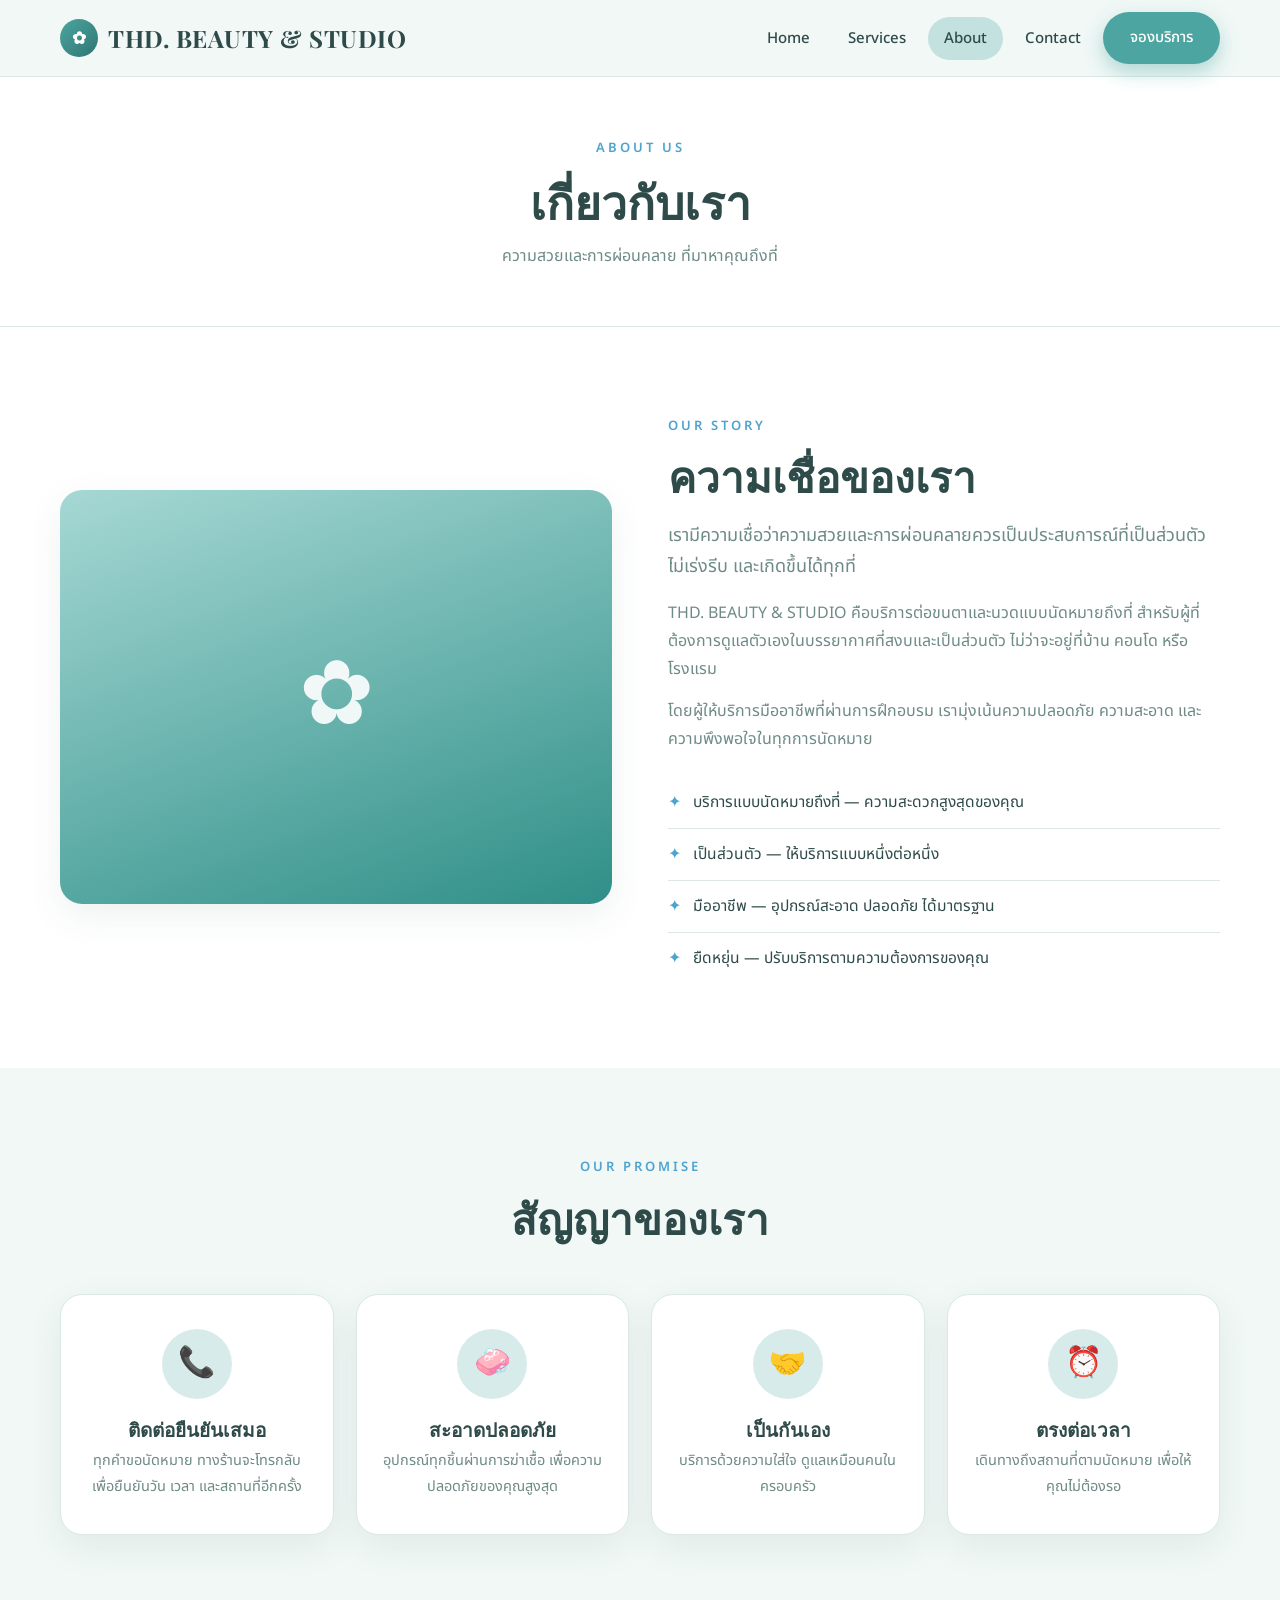
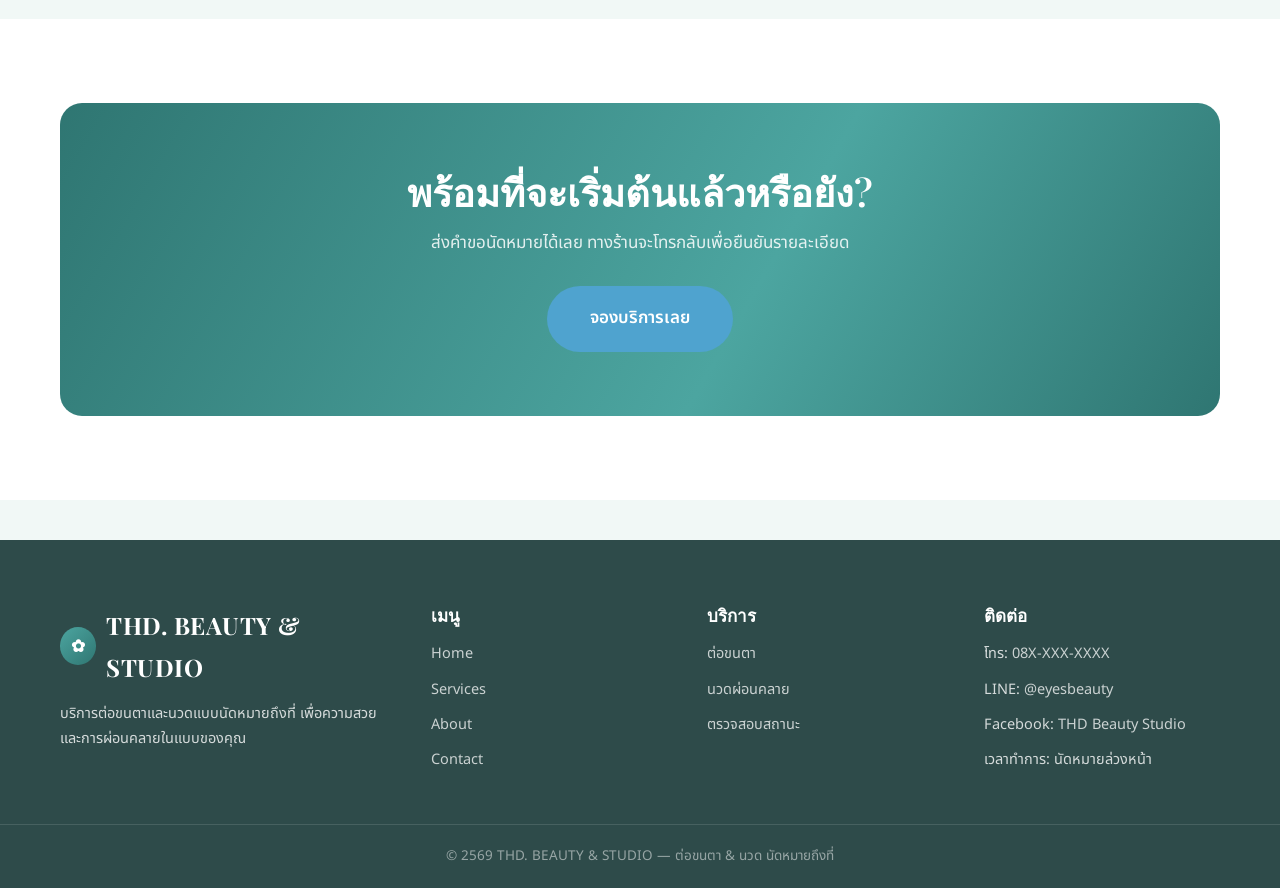
==== about.html @ e22b2aac "Initial commit: THD BEAUTY & STUDIO booking site" ====
<!DOCTYPE html>
<html lang="th">
<head>
<meta charset="UTF-8" />
<meta name="viewport" content="width=device-width, initial-scale=1.0" />
<title>เกี่ยวกับเรา | THD. BEAUTY &amp; STUDIO</title>
<meta name="description" content="รู้จักร้าน THD. BEAUTY & STUDIO บริการต่อขนตาและนวดแบบนัดหมายถึงที่ โดยผู้ให้บริการมืออาชีพ" />
<meta name="robots" content="index, follow" />
<link rel="icon" href="data:image/svg+xml,<svg xmlns='http://www.w3.org/2000/svg' viewBox='0 0 100 100'><circle cx='50' cy='50' r='48' fill='%234CA5A0'/><text x='50' y='66' font-size='52' text-anchor='middle'>✿</text></svg>" />
<link rel="preconnect" href="https://fonts.googleapis.com" />
<link rel="preconnect" href="https://fonts.gstatic.com" crossorigin />
<link href="https://fonts.googleapis.com/css2?family=Playfair+Display:ital,wght@0,500;0,600;0,700;1,500&family=Noto+Sans+Thai:wght@300;400;500;600;700&display=swap" rel="stylesheet" />
<link rel="stylesheet" href="css/style.css" />
</head>
<body>

<header class="header">
  <div class="container nav">
    <a href="index.html" class="logo"><span class="logo-mark">✿</span><span>THD. BEAUTY &amp; STUDIO</span></a>
    <nav>
      <ul class="nav-links" id="navLinks">
        <li><a href="index.html">Home</a></li>
        <li><a href="services.html">Services</a></li>
        <li><a href="about.html" class="active">About</a></li>
        <li><a href="contact.html">Contact</a></li>
        <li><a href="booking.html" class="btn btn-primary">จองบริการ</a></li>
      </ul>
    </nav>
    <button class="nav-toggle" id="navToggle" aria-label="เมนู">☰</button>
  </div>
</header>

<section class="page-head">
  <div class="container">
    <span class="eyebrow">About Us</span>
    <h1>เกี่ยวกับเรา</h1>
    <p>ความสวยและการผ่อนคลาย ที่มาหาคุณถึงที่</p>
  </div>
</section>

<section class="section section--white">
  <div class="container about-grid">
    <div class="about-visual">✿</div>
    <div>
      <span class="eyebrow">Our Story</span>
      <h2 class="section-title">ความเชื่อของเรา</h2>
      <p class="lead" style="margin-bottom:16px;">เรามีความเชื่อว่าความสวยและการผ่อนคลายควรเป็นประสบการณ์ที่เป็นส่วนตัว ไม่เร่งรีบ และเกิดขึ้นได้ทุกที่</p>
      <p style="color:var(--muted); margin-bottom:14px;">THD. BEAUTY &amp; STUDIO คือบริการต่อขนตาและนวดแบบนัดหมายถึงที่ สำหรับผู้ที่ต้องการดูแลตัวเองในบรรยากาศที่สงบและเป็นส่วนตัว ไม่ว่าจะอยู่ที่บ้าน คอนโด หรือโรงแรม</p>
      <p style="color:var(--muted);">โดยผู้ให้บริการมืออาชีพที่ผ่านการฝึกอบรม เรามุ่งเน้นความปลอดภัย ความสะอาด และความพึงพอใจในทุกการนัดหมาย</p>
      <ul class="value-list">
        <li><span class="icon">✦</span> บริการแบบนัดหมายถึงที่ — ความสะดวกสูงสุดของคุณ</li>
        <li><span class="icon">✦</span> เป็นส่วนตัว — ให้บริการแบบหนึ่งต่อหนึ่ง</li>
        <li><span class="icon">✦</span> มืออาชีพ — อุปกรณ์สะอาด ปลอดภัย ได้มาตรฐาน</li>
        <li><span class="icon">✦</span> ยืดหยุ่น — ปรับบริการตามความต้องการของคุณ</li>
      </ul>
    </div>
  </div>
</section>

<section class="section">
  <div class="container">
    <div style="text-align:center;">
      <span class="eyebrow">Our Promise</span>
      <h2 class="section-title">สัญญาของเรา</h2>
    </div>
    <div class="features-grid">
      <div class="card feature">
        <div class="feature-icon">📞</div>
        <h3>ติดต่อยืนยันเสมอ</h3>
        <p>ทุกคำขอนัดหมาย ทางร้านจะโทรกลับเพื่อยืนยันวัน เวลา และสถานที่อีกครั้ง</p>
      </div>
      <div class="card feature">
        <div class="feature-icon">🧼</div>
        <h3>สะอาดปลอดภัย</h3>
        <p>อุปกรณ์ทุกชิ้นผ่านการฆ่าเชื้อ เพื่อความปลอดภัยของคุณสูงสุด</p>
      </div>
      <div class="card feature">
        <div class="feature-icon">🤝</div>
        <h3>เป็นกันเอง</h3>
        <p>บริการด้วยความใส่ใจ ดูแลเหมือนคนในครอบครัว</p>
      </div>
      <div class="card feature">
        <div class="feature-icon">⏰</div>
        <h3>ตรงต่อเวลา</h3>
        <p>เดินทางถึงสถานที่ตามนัดหมาย เพื่อให้คุณไม่ต้องรอ</p>
      </div>
    </div>
  </div>
</section>

<section class="section section--white">
  <div class="container">
    <div class="cta">
      <h2>พร้อมที่จะเริ่มต้นแล้วหรือยัง?</h2>
      <p>ส่งคำขอนัดหมายได้เลย ทางร้านจะโทรกลับเพื่อยืนยันรายละเอียด</p>
      <a href="booking.html" class="btn btn-gold btn-lg">จองบริการเลย</a>
    </div>
  </div>
</section>

<footer class="footer">
  <div class="container footer-grid">
    <div>
      <a href="index.html" class="logo"><span class="logo-mark">✿</span><span>THD. BEAUTY &amp; STUDIO</span></a>
      <p style="margin-top:14px; font-size:14.5px;">บริการต่อขนตาและนวดแบบนัดหมายถึงที่ เพื่อความสวยและการผ่อนคลายในแบบของคุณ</p>
    </div>
    <div>
      <h4>เมนู</h4>
      <ul>
        <li><a href="index.html">Home</a></li>
        <li><a href="services.html">Services</a></li>
        <li><a href="about.html">About</a></li>
        <li><a href="contact.html">Contact</a></li>
      </ul>
    </div>
    <div>
      <h4>บริการ</h4>
      <ul>
        <li><a href="services.html">ต่อขนตา</a></li>
        <li><a href="services.html">นวดผ่อนคลาย</a></li>
        <li><a href="status.html">ตรวจสอบสถานะ</a></li>
      </ul>
    </div>
    <div>
      <h4>ติดต่อ</h4>
      <ul>
        <li>โทร: <a href="tel:08X-XXX-XXXX">08X-XXX-XXXX</a></li>
        <li>LINE: <a href="https://line.me/R/ti/p/@eyesbeauty" target="_blank" rel="noopener">@eyesbeauty</a></li>
        <li>Facebook: <a href="https://www.facebook.com/people/THD-Beauty-Studio/61593494246633/" target="_blank" rel="noopener">THD Beauty Studio</a></li>
        <li>เวลาทำการ: นัดหมายล่วงหน้า</li>
      </ul>
    </div>
  </div>
  <div class="footer-bottom">
    <div class="container">© <span class="year"></span> THD. BEAUTY &amp; STUDIO — ต่อขนตา &amp; นวด นัดหมายถึงที่</div>
  </div>
</footer>

<script src="js/config.js"></script>
<script src="js/main.js"></script>
</body>
</html>
---- css/style.css ----
:root {
  --sage: #4CA5A0;
  --sage-dark: #3E8F8A;
  --sage-deep: #2F7672;
  --cream: #F1F8F6;
  --white: #FFFFFF;
  --dark: #2E4B4A;
  --gold: #4FA3CF;
  --gold-light: #A6D6EC;
  --muted: #6E8B87;
  --border: #DBE8E5;
  --shadow: 0 12px 36px rgba(46, 75, 74, 0.08);
  --shadow-hover: 0 18px 48px rgba(46, 75, 74, 0.14);
  --radius: 22px;
  --radius-sm: 14px;
  --font-head: 'Playfair Display', 'Noto Serif Thai', serif;
  --font-body: 'Noto Sans Thai', 'Prompt', -apple-system, sans-serif;
  --transition: 0.25s ease;
}

* { box-sizing: border-box; margin: 0; padding: 0; }

html { scroll-behavior: smooth; }

body {
  font-family: var(--font-body);
  background: var(--cream);
  color: var(--dark);
  line-height: 1.75;
  font-size: 16px;
  -webkit-font-smoothing: antialiased;
}

img { max-width: 100%; display: block; }
a { color: var(--dark); text-decoration: none; }
button { font-family: var(--font-body); cursor: pointer; }

.container {
  width: min(1160px, 92%);
  margin-inline: auto;
}

/* ---------- Typography ---------- */
h1, h2, h3, h4 {
  font-family: var(--font-head);
  line-height: 1.3;
  font-weight: 600;
  color: var(--dark);
}

.section { padding: 84px 0; }
.section--white { background: var(--white); }

.eyebrow {
  display: inline-block;
  color: var(--gold);
  font-size: 13px;
  letter-spacing: 3px;
  text-transform: uppercase;
  font-weight: 600;
  margin-bottom: 12px;
}

.section-title {
  font-size: clamp(28px, 4vw, 42px);
  margin-bottom: 16px;
}

.section-sub {
  color: var(--muted);
  max-width: 640px;
  font-size: 16.5px;
}

.lead { font-size: 18px; color: var(--muted); }

/* ---------- Buttons ---------- */
.btn {
  display: inline-flex;
  align-items: center;
  justify-content: center;
  gap: 10px;
  padding: 15px 34px;
  border-radius: 50px;
  border: 1.5px solid transparent;
  font-size: 16px;
  font-weight: 600;
  transition: var(--transition);
  white-space: nowrap;
}

.btn-primary {
  background: var(--sage);
  color: #fff;
  box-shadow: 0 8px 20px rgba(76, 165, 160, 0.4);
}
.btn-primary:hover { background: var(--sage-deep); transform: translateY(-2px); }

.btn-dark {
  background: var(--dark);
  color: #fff;
}
.btn-dark:hover { background: #243B39; transform: translateY(-2px); }

.btn-outline {
  background: transparent;
  color: var(--dark);
  border-color: var(--dark);
}
.btn-outline:hover { background: var(--dark); color: #fff; }

.btn-gold {
  background: var(--gold);
  color: #fff;
}
.btn-gold:hover { background: #3D86AE; transform: translateY(-2px); }

.btn-lg { padding: 17px 42px; font-size: 17px; }
.btn-block { width: 100%; }

/* ---------- Header / Nav ---------- */
.header {
  position: sticky;
  top: 0;
  z-index: 100;
  background: rgba(241, 248, 246, 0.88);
  backdrop-filter: blur(12px);
  border-bottom: 1px solid var(--border);
}

.nav {
  display: flex;
  align-items: center;
  justify-content: space-between;
  height: 76px;
}

.logo {
  font-family: var(--font-head);
  font-size: 24px;
  font-weight: 700;
  color: var(--dark);
  display: flex;
  align-items: center;
  gap: 10px;
  letter-spacing: 0.5px;
}

.logo-mark {
  width: 38px;
  height: 38px;
  border-radius: 50%;
  background: linear-gradient(135deg, var(--sage), var(--sage-deep));
  display: grid;
  place-items: center;
  color: #fff;
  font-size: 17px;
}

.nav-links {
  display: flex;
  align-items: center;
  gap: 6px;
  list-style: none;
}

.nav-links a {
  padding: 10px 16px;
  border-radius: 40px;
  font-size: 15px;
  font-weight: 500;
  transition: var(--transition);
}

.nav-links a:hover { background: rgba(76, 165, 160, 0.18); color: var(--dark); }
.nav-links a.active { background: rgba(76, 165, 160, 0.28); color: var(--dark); }

.nav-links .btn { padding: 12px 26px; }

.nav-toggle {
  display: none;
  background: none;
  border: none;
  font-size: 26px;
  color: var(--dark);
}

/* ---------- Hero ---------- */
.hero {
  position: relative;
  background:
    radial-gradient(1200px 600px at 85% -10%, rgba(76, 165, 160, 0.35), transparent 60%),
    radial-gradient(900px 500px at -10% 110%, rgba(79, 163, 207, 0.16), transparent 55%),
    var(--cream);
  padding: 100px 0 60px;
  overflow: hidden;
}

.hero-grid {
  display: grid;
  grid-template-columns: 1.1fr 0.9fr;
  gap: 60px;
  align-items: center;
}

.hero-title {
  font-size: clamp(34px, 5.2vw, 58px);
  line-height: 1.18;
  margin: 14px 0 20px;
}

.hero-title em { font-style: italic; color: var(--sage-deep); }

.hero-text { font-size: 18px; color: var(--muted); margin-bottom: 34px; max-width: 520px; }

.hero-actions { display: flex; gap: 16px; flex-wrap: wrap; }

.hero-trust { display: flex; gap: 34px; margin-top: 44px; flex-wrap: wrap; }
.hero-trust-item { display: flex; align-items: center; gap: 12px; color: var(--muted); font-size: 14.5px; }
.hero-trust-item .icon { color: var(--gold); font-size: 20px; }

.hero-visual {
  position: relative;
  aspect-ratio: 4 / 5;
  border-radius: var(--radius);
  overflow: hidden;
  box-shadow: var(--shadow);
}

.hero-visual-img {
  width: 100%;
  height: 100%;
  object-fit: cover;
  background: linear-gradient(160deg, #A6D8D4, #5FB0AB 55%, #2F8F88);
}

.hero-badge {
  position: absolute;
  bottom: 22px;
  left: 22px;
  right: 22px;
  background: rgba(255, 255, 255, 0.92);
  backdrop-filter: blur(8px);
  border-radius: var(--radius-sm);
  padding: 16px 20px;
  display: flex;
  align-items: center;
  gap: 14px;
  box-shadow: var(--shadow);
}

.hero-badge-icon {
  width: 46px;
  height: 46px;
  border-radius: 50%;
  background: var(--sage);
  display: grid;
  place-items: center;
  color: #fff;
  font-size: 20px;
  flex-shrink: 0;
}

.hero-badge-text { font-size: 14.5px; color: var(--dark); }
.hero-badge-text strong { display: block; font-family: var(--font-head); font-size: 17px; }

/* ---------- Cards ---------- */
.card {
  background: var(--white);
  border: 1px solid var(--border);
  border-radius: var(--radius);
  box-shadow: var(--shadow);
  padding: 30px;
  transition: var(--transition);
}

.card:hover { transform: translateY(-6px); box-shadow: var(--shadow-hover); }

/* Service preview cards */
.service-cards { display: grid; grid-template-columns: repeat(auto-fit, minmax(300px, 1fr)); gap: 26px; }

.service-card { overflow: hidden; padding: 0; }
.service-card-img {
  height: 210px;
  position: relative;
  display: grid;
  place-items: center;
  color: #fff;
  font-size: 60px;
  background: linear-gradient(160deg, #A6D8D4, #2F8F88);
}
.service-card-img--gold { background: linear-gradient(160deg, #B4DCF2, #4FA3CF); }
.service-card-img .label {
  position: absolute;
  top: 16px;
  left: 16px;
  background: rgba(255, 255, 255, 0.92);
  color: var(--dark);
  font-size: 13px;
  font-weight: 600;
  padding: 6px 14px;
  border-radius: 30px;
  letter-spacing: 0.5px;
}
.service-card-body { padding: 26px 28px 30px; }
.service-card-body h3 { font-size: 22px; margin-bottom: 8px; }
.service-card-body p { color: var(--muted); font-size: 15px; margin-bottom: 16px; }
.price-tag { font-family: var(--font-head); font-size: 20px; color: var(--gold); font-weight: 700; }

/* ---------- Why Choose Us ---------- */
.features-grid { display: grid; grid-template-columns: repeat(auto-fit, minmax(240px, 1fr)); gap: 22px; margin-top: 48px; }

.feature { text-align: center; padding: 34px 22px; }
.feature-icon {
  width: 70px;
  height: 70px;
  margin: 0 auto 18px;
  border-radius: 50%;
  background: rgba(76, 165, 160, 0.22);
  display: grid;
  place-items: center;
  font-size: 30px;
}
.feature h3 { font-size: 19px; margin-bottom: 8px; }
.feature p { color: var(--muted); font-size: 14.5px; }

/* ---------- How it works / Steps ---------- */
.steps { display: grid; grid-template-columns: repeat(auto-fit, minmax(200px, 1fr)); gap: 20px; margin-top: 44px; counter-reset: step; }
.step { position: relative; padding: 30px 22px; }
.step::before {
  counter-increment: step;
  content: counter(step, decimal-leading-zero);
  font-family: var(--font-head);
  color: var(--gold);
  font-size: 30px;
  display: block;
  margin-bottom: 10px;
}
.step h3 { font-size: 18px; margin-bottom: 8px; }
.step p { color: var(--muted); font-size: 14.5px; }

/* ---------- CTA banner ---------- */
.cta {
  background: linear-gradient(120deg, var(--sage-deep), var(--sage) 60%, var(--sage-deep));
  border-radius: var(--radius);
  color: #fff;
  text-align: center;
  padding: 64px 30px;
}
.cta h2 { color: #fff; font-size: clamp(26px, 4vw, 38px); margin-bottom: 12px; }
.cta p { color: rgba(255, 255, 255, 0.85); margin-bottom: 28px; font-size: 17px; }

/* ---------- Footer ---------- */
.footer { background: var(--dark); color: rgba(255, 255, 255, 0.8); padding: 64px 0 0; margin-top: 40px; }
.footer-grid { display: grid; grid-template-columns: 1.4fr 1fr 1fr 1fr; gap: 40px; padding-bottom: 40px; }
.footer h4 { color: #fff; font-size: 17px; margin-bottom: 16px; }
.footer a { color: rgba(255, 255, 255, 0.75); }
.footer a:hover { color: var(--gold); }
.footer ul { list-style: none; }
.footer ul li { margin-bottom: 10px; font-size: 14.5px; }
.footer .logo { color: #fff; margin-bottom: 14px; }
.footer-bottom {
  border-top: 1px solid rgba(255, 255, 255, 0.12);
  padding: 20px 0;
  text-align: center;
  font-size: 13.5px;
  color: rgba(255, 255, 255, 0.5);
}

/* ---------- Page header ---------- */
.page-head { background: var(--white); border-bottom: 1px solid var(--border); padding: 56px 0; text-align: center; }
.page-head h1 { font-size: clamp(30px, 4.5vw, 46px); margin-bottom: 10px; }
.page-head p { color: var(--muted); max-width: 560px; margin: 0 auto; }

/* ---------- Service catalog ---------- */
.catalog-grid { display: grid; grid-template-columns: repeat(auto-fill, minmax(300px, 1fr)); gap: 26px; }
.catalog-card { overflow: hidden; padding: 0; display: flex; flex-direction: column; }
.catalog-card-img { height: 180px; display: grid; place-items: center; font-size: 48px; color: #fff; background: linear-gradient(160deg, #A6D8D4, #2F8F88); }
.catalog-card-img--gold { background: linear-gradient(160deg, #B4DCF2, #4FA3CF); }
.catalog-card-body { padding: 24px; display: flex; flex-direction: column; flex: 1; }
.catalog-card-body .cat { font-size: 12.5px; color: var(--gold); font-weight: 600; letter-spacing: 1.5px; text-transform: uppercase; }
.catalog-card-body h3 { font-size: 20px; margin: 6px 0 8px; }
.catalog-card-body p { color: var(--muted); font-size: 14.5px; margin-bottom: 14px; flex: 1; }
.catalog-meta { display: flex; justify-content: space-between; align-items: center; margin-bottom: 16px; }
.catalog-meta .duration { color: var(--muted); font-size: 13.5px; }
.catalog-meta .duration .icon { margin-right: 6px; }
.badge-off { display: inline-block; background: rgba(79, 163, 207, 0.16); color: #3D86AE; font-size: 12px; font-weight: 600; padding: 4px 12px; border-radius: 20px; }

/* Category tabs */
.tabs { display: flex; gap: 10px; justify-content: center; flex-wrap: wrap; margin-bottom: 40px; }
.tab {
  padding: 11px 26px;
  border-radius: 40px;
  border: 1.5px solid var(--border);
  background: var(--white);
  font-size: 15px;
  font-weight: 600;
  color: var(--dark);
  transition: var(--transition);
}
.tab:hover { border-color: var(--sage); }
.tab.active { background: var(--dark); border-color: var(--dark); color: #fff; }

/* ---------- Booking page ---------- */
.booking-wrap { display: grid; grid-template-columns: 1fr 340px; gap: 40px; align-items: start; }

.booking-card { padding: 40px; }

/* Steps indicator */
.steps-indicator { display: flex; justify-content: space-between; margin-bottom: 44px; position: relative; }
.steps-indicator::before {
  content: '';
  position: absolute;
  top: 24px;
  left: 40px;
  right: 40px;
  height: 2px;
  background: var(--border);
  z-index: 0;
}
.steps-indicator::after {
  content: '';
  position: absolute;
  top: 24px;
  left: 40px;
  height: 2px;
  background: var(--sage);
  z-index: 0;
  width: 0;
  transition: var(--transition);
}
.steps-indicator[data-step="2"]::after { width: calc((100% - 80px) / 4); }
.steps-indicator[data-step="3"]::after { width: calc((100% - 80px) * 2 / 4); }
.steps-indicator[data-step="4"]::after { width: calc((100% - 80px) * 3 / 4); }
.steps-indicator[data-step="5"]::after { width: calc(100% - 80px); }

.step-dot { position: relative; z-index: 1; display: flex; flex-direction: column; align-items: center; gap: 8px; }
.step-dot .dot {
  width: 48px;
  height: 48px;
  border-radius: 50%;
  background: var(--white);
  border: 2px solid var(--border);
  display: grid;
  place-items: center;
  font-weight: 700;
  color: var(--muted);
  transition: var(--transition);
}
.step-dot span { font-size: 12.5px; color: var(--muted); white-space: nowrap; }
.step-dot.active .dot { background: var(--sage); border-color: var(--sage); color: #fff; }
.step-dot.active span { color: var(--dark); font-weight: 600; }
.step-dot.done .dot { background: var(--dark); border-color: var(--dark); color: #fff; }

.form-step { animation: fadeIn 0.35s ease; }
@keyframes fadeIn { from { opacity: 0; transform: translateY(8px); } to { opacity: 1; transform: none; } }

.step-title { font-size: 24px; margin-bottom: 6px; }
.step-desc { color: var(--muted); margin-bottom: 28px; font-size: 15px; }

/* Form fields */
.form-group { margin-bottom: 20px; }
.form-group label { display: block; font-weight: 600; font-size: 14.5px; margin-bottom: 8px; }
.form-group label .req { color: var(--gold); }
.form-group small { color: var(--muted); font-size: 12.5px; }

.form-row { display: grid; grid-template-columns: 1fr 1fr; gap: 18px; }

input[type="text"], input[type="tel"], input[type="date"], input[type="number"], select, textarea {
  width: 100%;
  padding: 13px 16px;
  border: 1.5px solid var(--border);
  border-radius: var(--radius-sm);
  background: var(--white);
  font-family: var(--font-body);
  font-size: 15.5px;
  color: var(--dark);
  transition: var(--transition);
  outline: none;
}
input:focus, select:focus, textarea:focus { border-color: var(--sage); box-shadow: 0 0 0 4px rgba(76, 165, 160, 0.18); }
textarea { resize: vertical; min-height: 90px; }

/* Service picker */
.service-pick { border: 1.5px solid var(--border); border-radius: var(--radius-sm); padding: 18px 20px; margin-bottom: 14px; cursor: pointer; display: flex; gap: 16px; align-items: center; transition: var(--transition); background: var(--white); }
.service-pick:hover { border-color: var(--sage); }
.service-pick.selected { border-color: var(--sage); background: rgba(76, 165, 160, 0.1); box-shadow: 0 0 0 4px rgba(76, 165, 160, 0.14); }
.service-pick .check { width: 24px; height: 24px; border-radius: 50%; border: 2px solid var(--border); flex-shrink: 0; display: grid; place-items: center; transition: var(--transition); font-size: 13px; color: transparent; }
.service-pick.selected .check { background: var(--sage); border-color: var(--sage); color: #fff; }
.service-pick .sp-cat { font-size: 12px; color: var(--gold); font-weight: 600; letter-spacing: 1px; text-transform: uppercase; }
.service-pick .sp-name { font-size: 17px; font-weight: 600; }
.service-pick .sp-info { font-size: 13px; color: var(--muted); }
.service-pick .sp-price { margin-left: auto; font-family: var(--font-head); color: var(--gold); font-weight: 700; font-size: 17px; white-space: nowrap; }

/* Time slots */
.slots { display: grid; grid-template-columns: repeat(auto-fit, minmax(140px, 1fr)); gap: 12px; }
.slot {
  border: 1.5px solid var(--border);
  border-radius: var(--radius-sm);
  padding: 14px 10px;
  text-align: center;
  cursor: pointer;
  background: var(--white);
  transition: var(--transition);
  font-size: 14px;
  font-weight: 600;
}
.slot:hover { border-color: var(--sage); }
.slot.selected { background: var(--dark); border-color: var(--dark); color: #fff; }

/* Location option */
.loc-opt { border: 1.5px solid var(--border); border-radius: var(--radius-sm); padding: 22px; margin-bottom: 16px; cursor: pointer; transition: var(--transition); background: var(--white); }
.loc-opt:hover { border-color: var(--sage); }
.loc-opt.selected { border-color: var(--sage); background: rgba(76, 165, 160, 0.08); }
.loc-opt .loc-head { display: flex; align-items: center; gap: 12px; font-weight: 600; font-size: 16px; }
.loc-opt .loc-radio { width: 20px; height: 20px; border-radius: 50%; border: 2px solid var(--border); flex-shrink: 0; transition: var(--transition); }
.loc-opt.selected .loc-radio { border: 6px solid var(--sage); }
.loc-opt .loc-desc { color: var(--muted); font-size: 14px; margin-top: 8px; padding-left: 32px; }
.loc-fields { display: none; margin-top: 18px; padding-left: 32px; }
.loc-opt.selected .loc-fields { display: block; animation: fadeIn 0.3s ease; }

/* Review summary */
.review-list { list-style: none; }
.review-list li { display: flex; justify-content: space-between; gap: 20px; padding: 12px 0; border-bottom: 1px dashed var(--border); font-size: 15px; }
.review-list li:last-child { border-bottom: none; }
.review-list .rl-label { color: var(--muted); flex-shrink: 0; }
.review-list .rl-value { text-align: right; font-weight: 600; }

.form-nav { display: flex; justify-content: space-between; gap: 14px; margin-top: 34px; }

/* Booking sidebar */
.booking-side { position: sticky; top: 100px; }
.side-summary .ss-row { display: flex; justify-content: space-between; gap: 14px; padding: 10px 0; border-bottom: 1px dashed var(--border); font-size: 14.5px; }
.side-summary .ss-row:last-child { border-bottom: none; }
.side-summary .ss-label { color: var(--muted); }
.side-summary .ss-total { font-family: var(--font-head); font-size: 24px; color: var(--gold); font-weight: 700; text-align: right; }
.side-hint { background: rgba(79, 163, 207, 0.1); border-radius: var(--radius-sm); padding: 14px 16px; font-size: 13.5px; color: #3D86AE; margin-top: 20px; }

/* Success screen */
.success { text-align: center; padding: 30px 10px; }
.success-icon {
  width: 96px;
  height: 96px;
  margin: 0 auto 24px;
  border-radius: 50%;
  background: var(--sage);
  display: grid;
  place-items: center;
  font-size: 46px;
  color: #fff;
  animation: pop 0.5s cubic-bezier(0.34, 1.56, 0.64, 1);
}
@keyframes pop { 0% { transform: scale(0.4); opacity: 0; } 100% { transform: scale(1); opacity: 1; } }
.success h2 { font-size: 28px; margin-bottom: 10px; }
.success .ref { background: var(--cream); border: 1px dashed var(--sage); border-radius: var(--radius-sm); display: inline-block; padding: 8px 22px; font-family: var(--font-head); font-size: 20px; color: var(--sage-deep); margin: 16px 0; font-weight: 700; letter-spacing: 1px; }

/* Status badge */
.status-badge { display: inline-flex; align-items: center; gap: 8px; padding: 6px 14px; border-radius: 30px; font-size: 13px; font-weight: 600; }
.status-pending { background: #FDF1E0; color: #B07A1E; }
.status-contacting { background: #E7EFF9; color: #2F6FAD; }
.status-confirmed { background: #E3F0E4; color: #2E7D3E; }
.status-inservice { background: #EFE7F8; color: #6D3E9E; }
.status-completed { background: #E7ECE7; color: #4E5B4A; }
.status-cancelled { background: #FBE7E7; color: #B34040; }
.status-unable { background: #F5EAE4; color: #9A5B33; }

/* ---------- Status check page ---------- */
.status-search { max-width: 520px; margin: 0 auto; text-align: center; }
.status-search .form-row { grid-template-columns: 1.4fr 1fr; }

.status-result { max-width: 640px; margin: 40px auto 0; }
.status-card { padding: 30px; margin-bottom: 20px; }
.status-card-head { display: flex; justify-content: space-between; align-items: center; flex-wrap: wrap; gap: 12px; margin-bottom: 18px; }
.status-card-head .ref { font-family: var(--font-head); font-weight: 700; font-size: 18px; color: var(--sage-deep); }
.status-detail { display: grid; grid-template-columns: 1fr 1fr; gap: 12px 26px; }
.status-detail .sd-item { font-size: 14.5px; }
.status-detail .sd-label { color: var(--muted); font-size: 12.5px; display: block; }
.status-detail .sd-value { font-weight: 600; }

/* ---------- Timeline ---------- */
.timeline { margin: 30px auto 0; max-width: 640px; }
.tl-item { display: flex; gap: 18px; position: relative; padding-bottom: 30px; }
.tl-item:last-child { padding-bottom: 0; }
.tl-item::before { content: ''; position: absolute; left: 15px; top: 34px; bottom: 0; width: 2px; background: var(--border); }
.tl-item:last-child::before { display: none; }
.tl-dot { width: 32px; height: 32px; border-radius: 50%; background: var(--white); border: 2px solid var(--border); display: grid; place-items: center; font-size: 14px; flex-shrink: 0; z-index: 1; color: var(--muted); }
.tl-item.done .tl-dot { background: var(--sage); border-color: var(--sage); color: #fff; }
.tl-item.done .tl-title { color: var(--dark); }
.tl-item.active .tl-dot { background: var(--gold); border-color: var(--gold); color: #fff; }
.tl-title { font-weight: 600; font-size: 15px; color: var(--muted); }
.tl-date { font-size: 13px; color: var(--muted); }

/* ---------- About page ---------- */
.about-grid { display: grid; grid-template-columns: 1fr 1fr; gap: 56px; align-items: center; }
.about-visual { border-radius: var(--radius); overflow: hidden; box-shadow: var(--shadow); aspect-ratio: 4/3; background: linear-gradient(160deg, #A6D8D4, #2F8F88); display: grid; place-items: center; font-size: 90px; color: rgba(255,255,255,0.9); }
.value-list { list-style: none; margin-top: 24px; }
.value-list li { display: flex; gap: 12px; padding: 12px 0; border-bottom: 1px solid var(--border); font-size: 15.5px; }
.value-list li:last-child { border-bottom: none; }
.value-list .icon { color: var(--gold); }

/* ---------- Contact page ---------- */
.contact-grid { display: grid; grid-template-columns: 1fr 1.2fr; gap: 48px; align-items: start; }
.contact-info-item { display: flex; gap: 16px; margin-bottom: 26px; }
.contact-info-item .icon { width: 52px; height: 52px; border-radius: 50%; background: rgba(76, 165, 160, 0.2); display: grid; place-items: center; font-size: 22px; flex-shrink: 0; }
.contact-info-item h4 { font-size: 16.5px; margin-bottom: 4px; }
.contact-info-item p { color: var(--muted); font-size: 14.5px; }
.contact-form-card { padding: 36px; }

.alert { border-radius: var(--radius-sm); padding: 16px 20px; font-size: 14.5px; margin-bottom: 22px; display: none; }
.alert.show { display: block; animation: fadeIn 0.3s ease; }
.alert-error { background: #FBE7E7; color: #B34040; border: 1px solid #F3C4C4; }
.alert-success { background: #E3F0E4; color: #2E7D3E; border: 1px solid #BBDDBF; }

/* ---------- Admin ---------- */
.admin-body { background: var(--cream); }
.admin-topbar { background: var(--dark); color: #fff; padding: 0; }
.admin-topbar .container { display: flex; align-items: center; justify-content: space-between; height: 64px; }
.admin-topbar .logo { color: #fff; font-size: 18px; }
.admin-topbar .logo-mark { width: 30px; height: 30px; font-size: 14px; }
.admin-topbar .btn { padding: 8px 18px; font-size: 13.5px; }

.admin-login { min-height: 80vh; display: grid; place-items: center; padding: 60px 20px; }
.admin-login-card { max-width: 420px; width: 100%; text-align: center; padding: 44px 36px; }
.admin-login-card h1 { font-size: 26px; margin-bottom: 8px; }
.admin-login-card p { color: var(--muted); font-size: 14.5px; margin-bottom: 26px; }
.pin-input { letter-spacing: 12px; text-align: center; font-size: 22px; font-family: var(--font-head); }

.admin-grid { display: grid; grid-template-columns: 250px 1fr; gap: 28px; align-items: start; padding: 28px 0 60px; }
.admin-side { position: sticky; top: 20px; padding: 20px; }
.admin-side a { display: flex; align-items: center; gap: 12px; padding: 12px 14px; border-radius: var(--radius-sm); color: var(--muted); font-size: 14.5px; font-weight: 500; transition: var(--transition); }
.admin-side a:hover { background: rgba(76, 165, 160, 0.18); color: var(--dark); }
.admin-side a.active { background: var(--dark); color: #fff; }
.admin-side a .icon { font-size: 17px; }

.summary-cards { display: grid; grid-template-columns: repeat(auto-fit, minmax(170px, 1fr)); gap: 16px; margin-bottom: 28px; }
.sum-card { padding: 20px; text-align: center; }
.sum-card .num { font-family: var(--font-head); font-size: 34px; font-weight: 700; color: var(--dark); line-height: 1.1; }
.sum-card .lbl { color: var(--muted); font-size: 13.5px; margin-top: 4px; }
.sum-card.gold .num { color: var(--gold); }

.table-wrap { overflow-x: auto; border-radius: var(--radius); border: 1px solid var(--border); background: var(--white); box-shadow: var(--shadow); }
table.admin-table { width: 100%; border-collapse: collapse; min-width: 900px; font-size: 14px; }
.admin-table thead { background: var(--cream); }
.admin-table th { text-align: left; padding: 14px 16px; font-size: 12.5px; color: var(--muted); text-transform: uppercase; letter-spacing: 0.6px; border-bottom: 1px solid var(--border); white-space: nowrap; }
.admin-table td { padding: 14px 16px; border-bottom: 1px solid var(--border); vertical-align: middle; }
.admin-table tbody tr { transition: var(--transition); }
.admin-table tbody tr:hover { background: rgba(76, 165, 160, 0.07); }
.admin-table tbody tr:last-child td { border-bottom: none; }
.admin-table .bold { font-weight: 600; }
.admin-table .muted { color: var(--muted); font-size: 13px; }
.btn-sm { padding: 7px 14px; font-size: 13px; border-radius: 30px; }

/* Modal */
.modal { display: none; position: fixed; inset: 0; background: rgba(46, 75, 74, 0.55); backdrop-filter: blur(3px); z-index: 200; padding: 20px; overflow-y: auto; }
.modal.show { display: grid; place-items: center; animation: fadeIn 0.25s ease; }
.modal-card { background: var(--white); border-radius: var(--radius); max-width: 760px; width: 100%; padding: 34px; position: relative; box-shadow: var(--shadow-hover); margin: 30px auto; }
.modal-close { position: absolute; top: 18px; right: 18px; width: 36px; height: 36px; border-radius: 50%; border: 1px solid var(--border); background: var(--white); font-size: 18px; color: var(--muted); display: grid; place-items: center; }
.modal-close:hover { color: var(--dark); border-color: var(--dark); }

.detail-block { margin-bottom: 24px; }
.detail-block h4 { font-size: 14px; letter-spacing: 1px; text-transform: uppercase; color: var(--gold); margin-bottom: 12px; }
.detail-grid { display: grid; grid-template-columns: 1fr 1fr; gap: 10px 20px; }
.detail-grid .dg { font-size: 14.5px; }
.detail-grid .dg-label { display: block; color: var(--muted); font-size: 12.5px; }
.detail-grid .dg-value { font-weight: 600; }
.admin-actions { display: flex; flex-wrap: wrap; gap: 10px; border-top: 1px solid var(--border); padding-top: 20px; }
.admin-note textarea { min-height: 80px; }

/* Filter bar */
.filter-bar { display: flex; gap: 10px; flex-wrap: wrap; margin-bottom: 20px; }
.filter-bar select { width: auto; min-width: 160px; }

.empty-state { text-align: center; padding: 60px 20px; color: var(--muted); }
.empty-state .icon { font-size: 44px; display: block; margin-bottom: 12px; }

/* ---------- Toast ---------- */
.toast {
  position: fixed;
  bottom: 24px;
  left: 50%;
  transform: translateX(-50%) translateY(20px);
  background: var(--dark);
  color: #fff;
  padding: 14px 26px;
  border-radius: 40px;
  font-size: 14.5px;
  box-shadow: var(--shadow-hover);
  opacity: 0;
  pointer-events: none;
  transition: var(--transition);
  z-index: 300;
}
.toast.show { opacity: 1; transform: translateX(-50%) translateY(0); }
.toast.gold { background: var(--gold); }

/* Loading */
.loader { text-align: center; padding: 40px; color: var(--muted); }
.spinner { width: 40px; height: 40px; border: 3px solid var(--border); border-top-color: var(--sage); border-radius: 50%; animation: spin 0.8s linear infinite; margin: 0 auto 14px; }
@keyframes spin { to { transform: rotate(360deg); } }

/* ---------- Responsive ---------- */
@media (max-width: 1020px) {
  .booking-wrap { grid-template-columns: 1fr; }
  .booking-side { position: static; order: -1; }
  .hero-grid { grid-template-columns: 1fr; gap: 40px; }
  .footer-grid { grid-template-columns: 1fr 1fr; }
  .about-grid { grid-template-columns: 1fr; gap: 34px; }
  .contact-grid { grid-template-columns: 1fr; }
  .admin-grid { grid-template-columns: 1fr; }
  .admin-side { position: static; display: flex; gap: 6px; overflow-x: auto; padding: 12px; }
  .admin-side a { white-space: nowrap; }
}

@media (max-width: 720px) {
  .nav-toggle { display: block; }
  .nav-links {
    position: absolute;
    top: 76px;
    left: 0;
    right: 0;
    background: var(--white);
    flex-direction: column;
    align-items: stretch;
    padding: 16px 5%;
    border-bottom: 1px solid var(--border);
    box-shadow: var(--shadow);
    gap: 4px;
    display: none;
  }
  .nav-links.open { display: flex; }
  .nav-links a { padding: 13px 16px; }
  .section { padding: 60px 0; }
  .form-row { grid-template-columns: 1fr; }
  .footer-grid { grid-template-columns: 1fr; gap: 26px; }
  .detail-grid { grid-template-columns: 1fr; }
  .steps-indicator span { display: none; }
  .steps-indicator .dot { width: 42px; height: 42px; }
  .status-detail { grid-template-columns: 1fr; }
  .hero { padding-top: 70px; }
  .booking-card { padding: 26px 20px; }
  .admin-topbar .logo span { display: none; }
}

@media (prefers-reduced-motion: reduce) {
  * { animation: none !important; transition: none !important; }
}
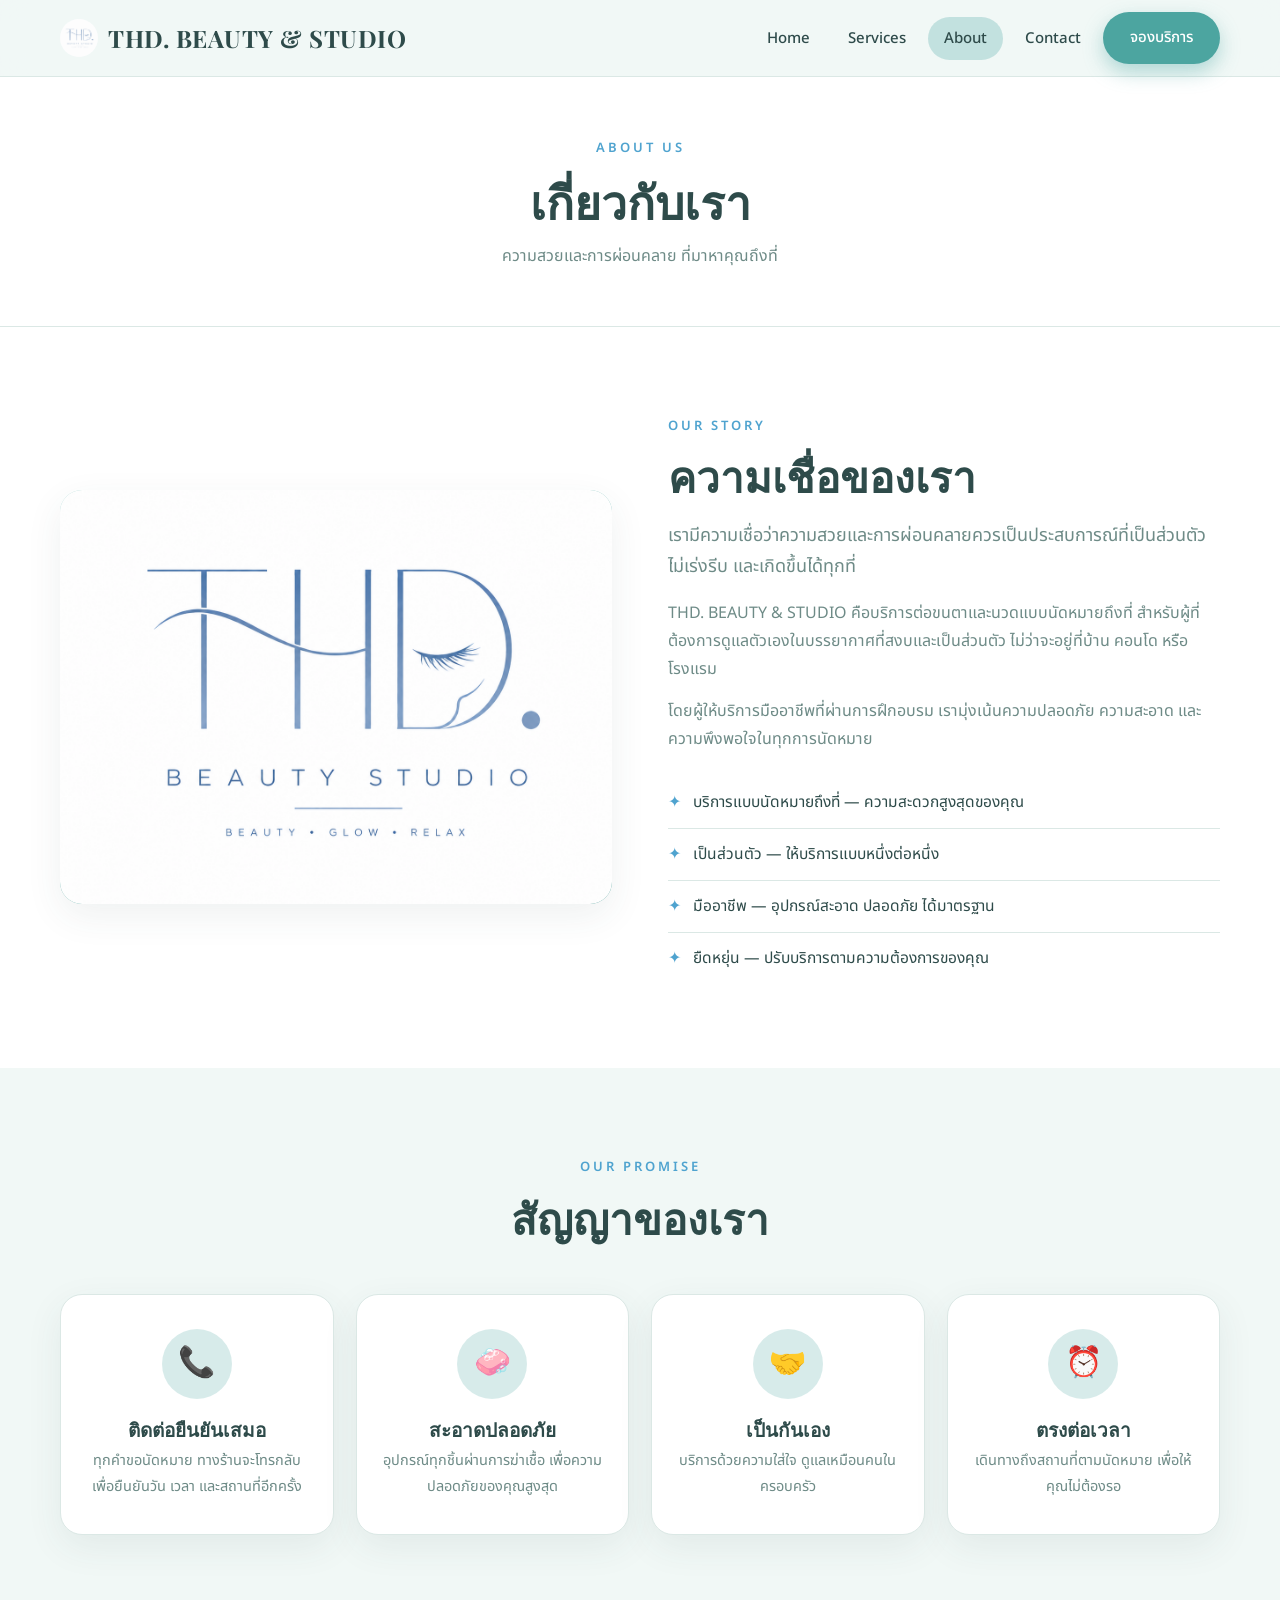
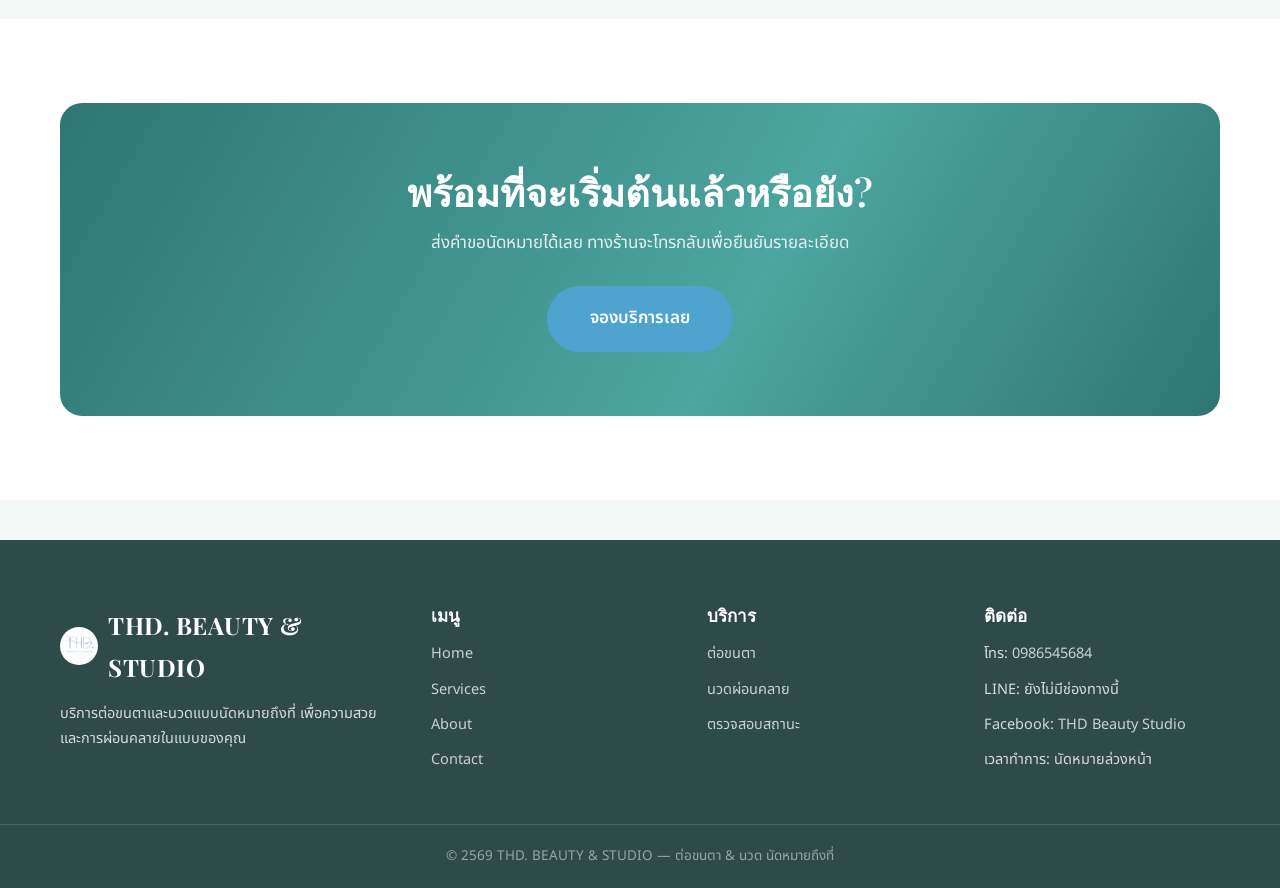
==== commit 91fb4d7d: "อัพเดท 17/8" ====
--- a/about.html
+++ b/about.html
@@ -6,7 +6,7 @@
 <title>เกี่ยวกับเรา | THD. BEAUTY &amp; STUDIO</title>
 <meta name="description" content="รู้จักร้าน THD. BEAUTY & STUDIO บริการต่อขนตาและนวดแบบนัดหมายถึงที่ โดยผู้ให้บริการมืออาชีพ" />
 <meta name="robots" content="index, follow" />
-<link rel="icon" href="data:image/svg+xml,<svg xmlns='http://www.w3.org/2000/svg' viewBox='0 0 100 100'><circle cx='50' cy='50' r='48' fill='%234CA5A0'/><text x='50' y='66' font-size='52' text-anchor='middle'>✿</text></svg>" />
+<link rel="icon" type="image/png" href="assets/img/logo.png" />
 <link rel="preconnect" href="https://fonts.googleapis.com" />
 <link rel="preconnect" href="https://fonts.gstatic.com" crossorigin />
 <link href="https://fonts.googleapis.com/css2?family=Playfair+Display:ital,wght@0,500;0,600;0,700;1,500&family=Noto+Sans+Thai:wght@300;400;500;600;700&display=swap" rel="stylesheet" />
@@ -16,7 +16,7 @@
 
 <header class="header">
   <div class="container nav">
-    <a href="index.html" class="logo"><span class="logo-mark">✿</span><span>THD. BEAUTY &amp; STUDIO</span></a>
+    <a href="index.html" class="logo"><img src="assets/img/logo.png" alt="" class="logo-img" width="38" height="38"><span>THD. BEAUTY &amp; STUDIO</span></a>
     <nav>
       <ul class="nav-links" id="navLinks">
         <li><a href="index.html">Home</a></li>
@@ -40,7 +40,7 @@
 
 <section class="section section--white">
   <div class="container about-grid">
-    <div class="about-visual">✿</div>
+    <div class="about-visual"><img src="assets/img/logo.png" alt="THD. BEAUTY & STUDIO"></div>
     <div>
       <span class="eyebrow">Our Story</span>
       <h2 class="section-title">ความเชื่อของเรา</h2>
@@ -101,7 +101,7 @@
 <footer class="footer">
   <div class="container footer-grid">
     <div>
-      <a href="index.html" class="logo"><span class="logo-mark">✿</span><span>THD. BEAUTY &amp; STUDIO</span></a>
+      <a href="index.html" class="logo"><img src="assets/img/logo.png" alt="" class="logo-img" width="38" height="38"><span>THD. BEAUTY &amp; STUDIO</span></a>
       <p style="margin-top:14px; font-size:14.5px;">บริการต่อขนตาและนวดแบบนัดหมายถึงที่ เพื่อความสวยและการผ่อนคลายในแบบของคุณ</p>
     </div>
     <div>
@@ -124,8 +124,8 @@
     <div>
       <h4>ติดต่อ</h4>
       <ul>
-        <li>โทร: <a href="tel:08X-XXX-XXXX">08X-XXX-XXXX</a></li>
-        <li>LINE: <a href="https://line.me/R/ti/p/@eyesbeauty" target="_blank" rel="noopener">@eyesbeauty</a></li>
+        <li>โทร: <a href="tel:0986545684">0986545684</a></li>
+        <li>LINE: ยังไม่มีช่องทางนี้</li>
         <li>Facebook: <a href="https://www.facebook.com/people/THD-Beauty-Studio/61593494246633/" target="_blank" rel="noopener">THD Beauty Studio</a></li>
         <li>เวลาทำการ: นัดหมายล่วงหน้า</li>
       </ul>
--- a/css/style.css
+++ b/css/style.css
@@ -156,6 +156,15 @@
   color: #fff;
   font-size: 17px;
 }
+.logo-img {
+  width: 38px;
+  height: 38px;
+  max-width: 38px;
+  max-height: 38px;
+  border-radius: 50%;
+  object-fit: cover;
+  flex-shrink: 0;
+}
 
 .nav-links {
   display: flex;
@@ -254,11 +263,8 @@
   height: 46px;
   border-radius: 50%;
   background: var(--sage);
-  display: grid;
-  place-items: center;
-  color: #fff;
-  font-size: 20px;
   flex-shrink: 0;
+  object-fit: cover;
 }
 
 .hero-badge-text { font-size: 14.5px; color: var(--dark); }
@@ -288,7 +294,9 @@
   color: #fff;
   font-size: 60px;
   background: linear-gradient(160deg, #A6D8D4, #2F8F88);
-}
+  overflow: hidden;
+}
+.service-card-img img { width: 100%; height: 210px; object-fit: cover; }
 .service-card-img--gold { background: linear-gradient(160deg, #B4DCF2, #4FA3CF); }
 .service-card-img .label {
   position: absolute;
@@ -375,10 +383,37 @@
 /* ---------- Service catalog ---------- */
 .catalog-grid { display: grid; grid-template-columns: repeat(auto-fill, minmax(300px, 1fr)); gap: 26px; }
 .catalog-card { overflow: hidden; padding: 0; display: flex; flex-direction: column; }
-.catalog-card-img { height: 180px; display: grid; place-items: center; font-size: 48px; color: #fff; background: linear-gradient(160deg, #A6D8D4, #2F8F88); }
+.catalog-card-img {
+  width: 100%;
+  height: 200px;
+  overflow: hidden;
+  flex-shrink: 0;
+  background: linear-gradient(160deg, #A6D8D4, #2F8F88);
+}
+
+.catalog-card-img img {
+  display: block;
+  width: 100%;
+  height: 100%;
+  object-fit: cover;
+  object-position: center;
+}
 .catalog-card-img--gold { background: linear-gradient(160deg, #B4DCF2, #4FA3CF); }
-.catalog-card-body { padding: 24px; display: flex; flex-direction: column; flex: 1; }
-.catalog-card-body .cat { font-size: 12.5px; color: var(--gold); font-weight: 600; letter-spacing: 1.5px; text-transform: uppercase; }
+.catalog-card-body {
+  padding: 20px 24px 28px;
+  background: #fff;
+  display: flex;
+  flex-direction: column;
+  flex: 1;
+}
+.catalog-card-body .btn-block { margin-top: auto; }
+
+.catalog-card-body .cat {
+  position: static !important;
+  display: block !important;
+  margin: 0 0 6px 0 !important;
+  transform: none !important;
+}
 .catalog-card-body h3 { font-size: 20px; margin: 6px 0 8px; }
 .catalog-card-body p { color: var(--muted); font-size: 14.5px; margin-bottom: 14px; flex: 1; }
 .catalog-meta { display: flex; justify-content: space-between; align-items: center; margin-bottom: 16px; }
@@ -592,7 +627,18 @@
 
 /* ---------- About page ---------- */
 .about-grid { display: grid; grid-template-columns: 1fr 1fr; gap: 56px; align-items: center; }
-.about-visual { border-radius: var(--radius); overflow: hidden; box-shadow: var(--shadow); aspect-ratio: 4/3; background: linear-gradient(160deg, #A6D8D4, #2F8F88); display: grid; place-items: center; font-size: 90px; color: rgba(255,255,255,0.9); }
+.about-visual {
+  border-radius: var(--radius);
+  overflow: hidden;
+  box-shadow: var(--shadow);
+  aspect-ratio: 4/3;
+  background: linear-gradient(160deg, #A6D8D4, #2F8F88);
+}
+.about-visual img {
+  width: 100%;
+  height: 100%;
+  object-fit: cover;
+}
 .value-list { list-style: none; margin-top: 24px; }
 .value-list li { display: flex; gap: 12px; padding: 12px 0; border-bottom: 1px solid var(--border); font-size: 15.5px; }
 .value-list li:last-child { border-bottom: none; }
@@ -617,6 +663,7 @@
 .admin-topbar .container { display: flex; align-items: center; justify-content: space-between; height: 64px; }
 .admin-topbar .logo { color: #fff; font-size: 18px; }
 .admin-topbar .logo-mark { width: 30px; height: 30px; font-size: 14px; }
+.admin-topbar .logo-img { width: 30px; height: 30px; }
 .admin-topbar .btn { padding: 8px 18px; font-size: 13.5px; }
 
 .admin-login { min-height: 80vh; display: grid; place-items: center; padding: 60px 20px; }
@@ -696,6 +743,7 @@
 /* Loading */
 .loader { text-align: center; padding: 40px; color: var(--muted); }
 .spinner { width: 40px; height: 40px; border: 3px solid var(--border); border-top-color: var(--sage); border-radius: 50%; animation: spin 0.8s linear infinite; margin: 0 auto 14px; }
+
 @keyframes spin { to { transform: rotate(360deg); } }
 
 /* ---------- Responsive ---------- */
@@ -741,6 +789,7 @@
   .admin-topbar .logo span { display: none; }
 }
 
+
 @media (prefers-reduced-motion: reduce) {
   * { animation: none !important; transition: none !important; }
 }
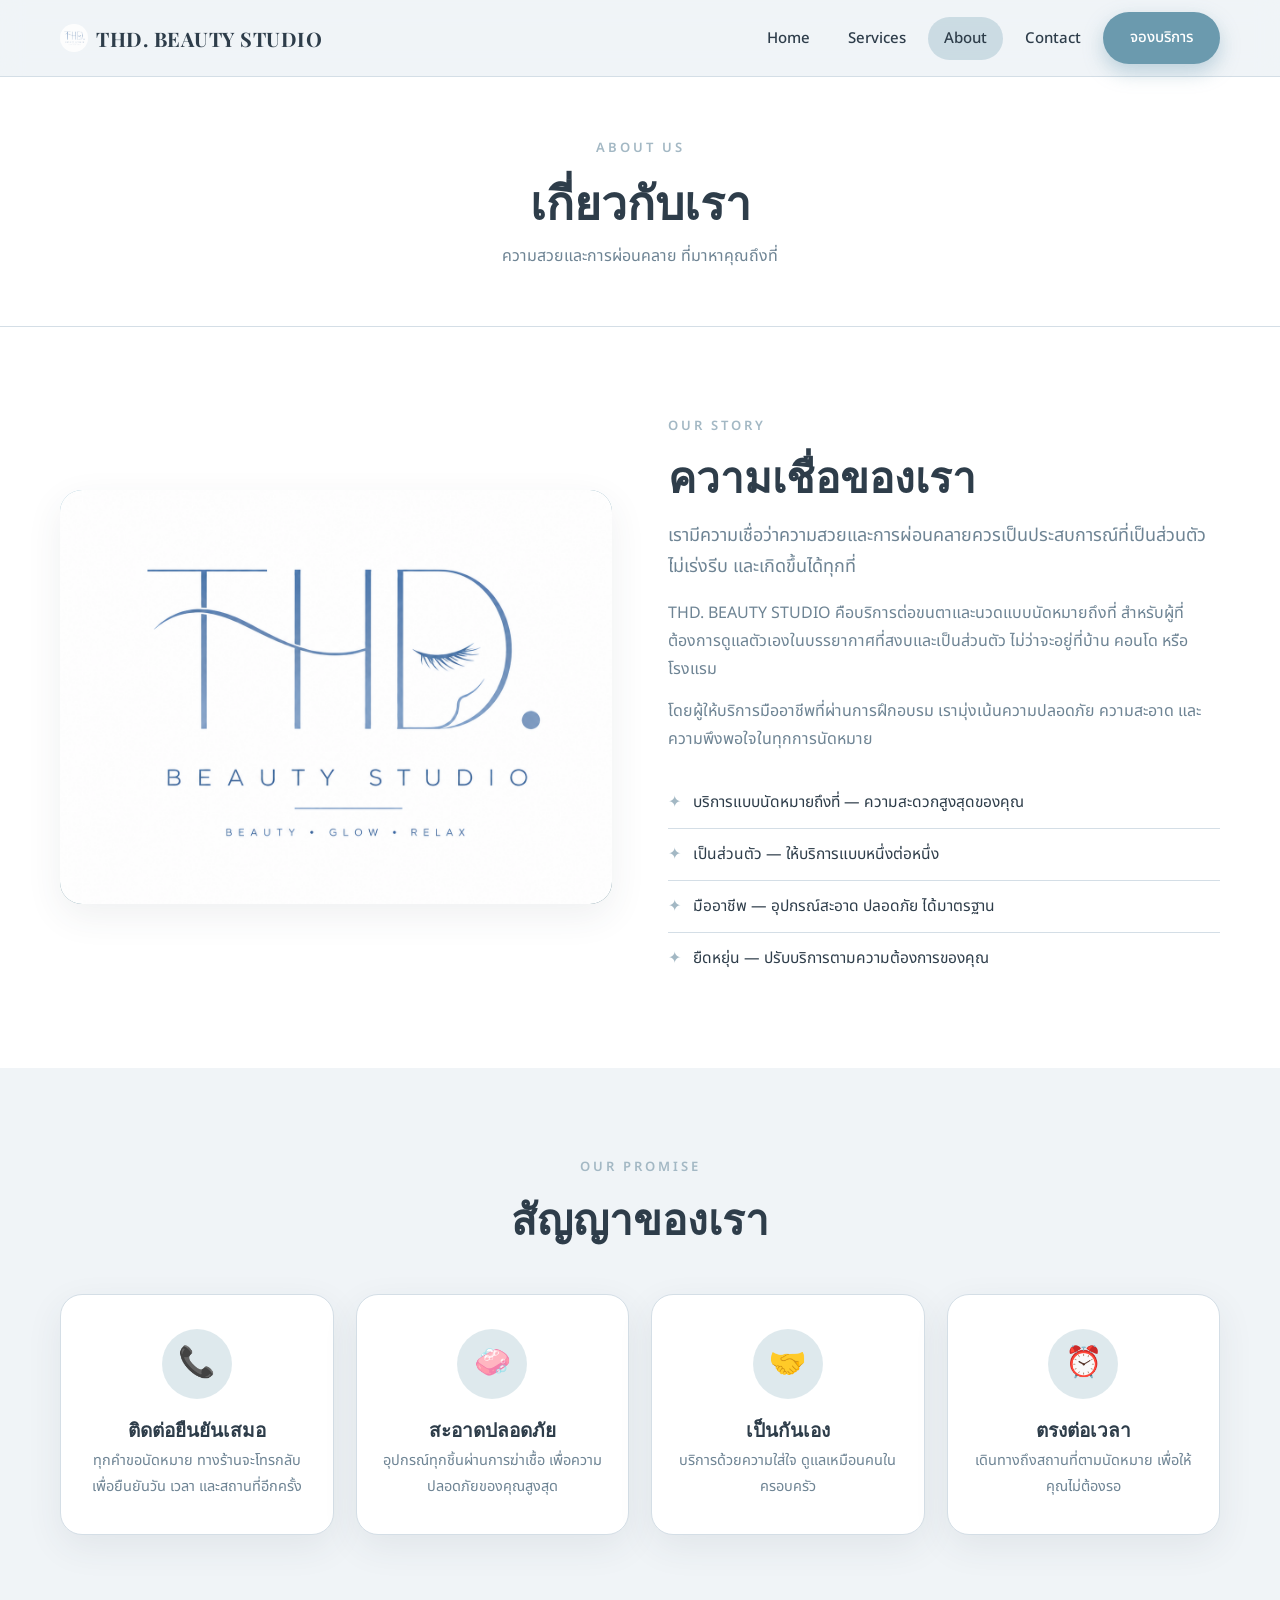
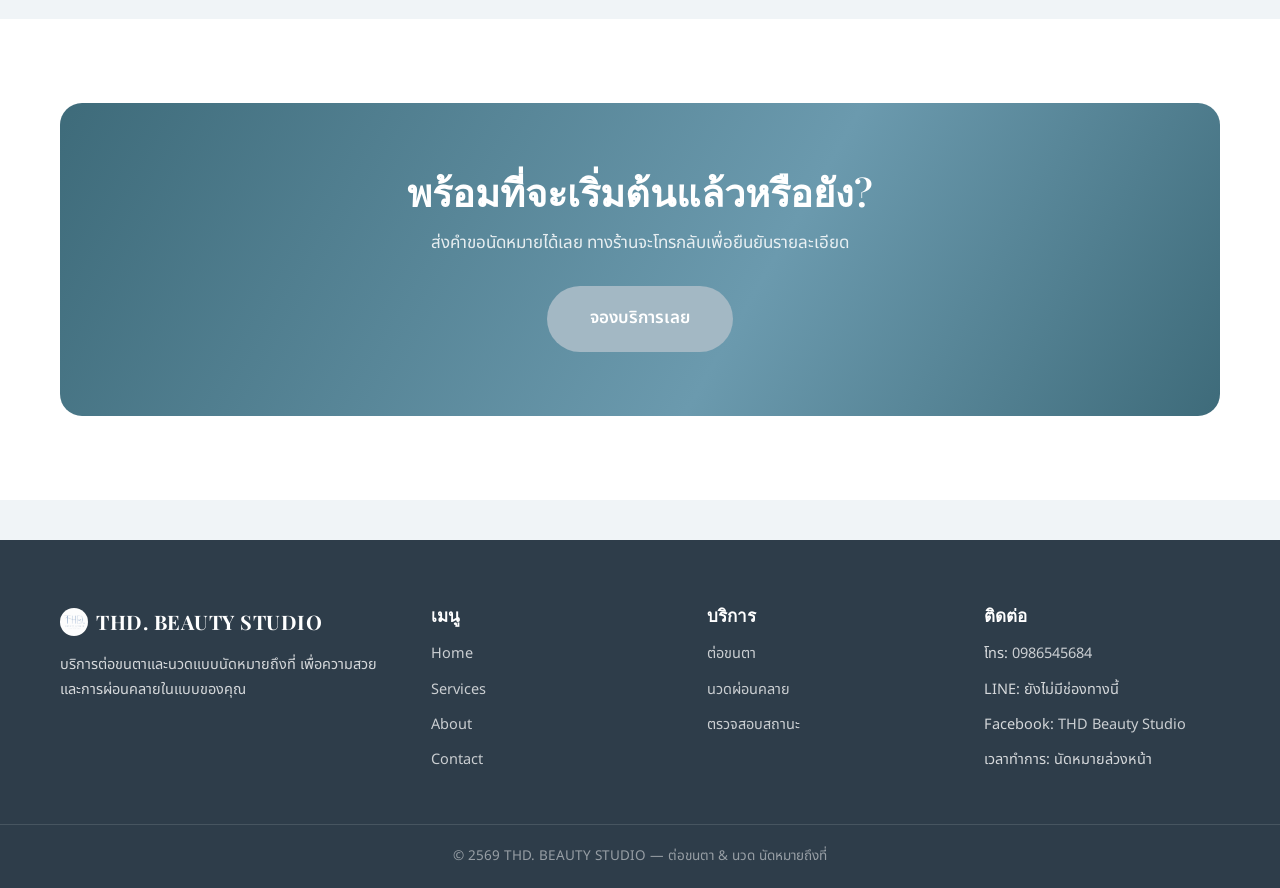
==== commit 9cc89800: "fix: remove & from brand name + earth-tone blue palette + smaller logo + smaller service images" ====
--- a/about.html
+++ b/about.html
@@ -3,8 +3,8 @@
 <head>
 <meta charset="UTF-8" />
 <meta name="viewport" content="width=device-width, initial-scale=1.0" />
-<title>เกี่ยวกับเรา | THD. BEAUTY &amp; STUDIO</title>
-<meta name="description" content="รู้จักร้าน THD. BEAUTY & STUDIO บริการต่อขนตาและนวดแบบนัดหมายถึงที่ โดยผู้ให้บริการมืออาชีพ" />
+<title>เกี่ยวกับเรา | THD. BEAUTY STUDIO</title>
+<meta name="description" content="รู้จักร้าน THD. BEAUTY STUDIO บริการต่อขนตาและนวดแบบนัดหมายถึงที่ โดยผู้ให้บริการมืออาชีพ" />
 <meta name="robots" content="index, follow" />
 <link rel="icon" type="image/png" href="assets/img/logo.png" />
 <link rel="preconnect" href="https://fonts.googleapis.com" />
@@ -16,7 +16,7 @@
 
 <header class="header">
   <div class="container nav">
-    <a href="index.html" class="logo"><img src="assets/img/logo.png" alt="" class="logo-img" width="38" height="38"><span>THD. BEAUTY &amp; STUDIO</span></a>
+    <a href="index.html" class="logo"><img src="assets/img/logo.png" alt="" class="logo-img" width="28" height="28"><span>THD. BEAUTY STUDIO</span></a>
     <nav>
       <ul class="nav-links" id="navLinks">
         <li><a href="index.html">Home</a></li>
@@ -40,12 +40,12 @@
 
 <section class="section section--white">
   <div class="container about-grid">
-    <div class="about-visual"><img src="assets/img/logo.png" alt="THD. BEAUTY & STUDIO"></div>
+    <div class="about-visual"><img src="assets/img/logo.png" alt="THD. BEAUTY STUDIO"></div>
     <div>
       <span class="eyebrow">Our Story</span>
       <h2 class="section-title">ความเชื่อของเรา</h2>
       <p class="lead" style="margin-bottom:16px;">เรามีความเชื่อว่าความสวยและการผ่อนคลายควรเป็นประสบการณ์ที่เป็นส่วนตัว ไม่เร่งรีบ และเกิดขึ้นได้ทุกที่</p>
-      <p style="color:var(--muted); margin-bottom:14px;">THD. BEAUTY &amp; STUDIO คือบริการต่อขนตาและนวดแบบนัดหมายถึงที่ สำหรับผู้ที่ต้องการดูแลตัวเองในบรรยากาศที่สงบและเป็นส่วนตัว ไม่ว่าจะอยู่ที่บ้าน คอนโด หรือโรงแรม</p>
+      <p style="color:var(--muted); margin-bottom:14px;">THD. BEAUTY STUDIO คือบริการต่อขนตาและนวดแบบนัดหมายถึงที่ สำหรับผู้ที่ต้องการดูแลตัวเองในบรรยากาศที่สงบและเป็นส่วนตัว ไม่ว่าจะอยู่ที่บ้าน คอนโด หรือโรงแรม</p>
       <p style="color:var(--muted);">โดยผู้ให้บริการมืออาชีพที่ผ่านการฝึกอบรม เรามุ่งเน้นความปลอดภัย ความสะอาด และความพึงพอใจในทุกการนัดหมาย</p>
       <ul class="value-list">
         <li><span class="icon">✦</span> บริการแบบนัดหมายถึงที่ — ความสะดวกสูงสุดของคุณ</li>
@@ -101,7 +101,7 @@
 <footer class="footer">
   <div class="container footer-grid">
     <div>
-      <a href="index.html" class="logo"><img src="assets/img/logo.png" alt="" class="logo-img" width="38" height="38"><span>THD. BEAUTY &amp; STUDIO</span></a>
+      <a href="index.html" class="logo"><img src="assets/img/logo.png" alt="" class="logo-img" width="28" height="28"><span>THD. BEAUTY STUDIO</span></a>
       <p style="margin-top:14px; font-size:14.5px;">บริการต่อขนตาและนวดแบบนัดหมายถึงที่ เพื่อความสวยและการผ่อนคลายในแบบของคุณ</p>
     </div>
     <div>
@@ -132,7 +132,7 @@
     </div>
   </div>
   <div class="footer-bottom">
-    <div class="container">© <span class="year"></span> THD. BEAUTY &amp; STUDIO — ต่อขนตา &amp; นวด นัดหมายถึงที่</div>
+    <div class="container">© <span class="year"></span> THD. BEAUTY STUDIO — ต่อขนตา &amp; นวด นัดหมายถึงที่</div>
   </div>
 </footer>
 
--- a/css/style.css
+++ b/css/style.css
@@ -1,16 +1,16 @@
 :root {
-  --sage: #4CA5A0;
-  --sage-dark: #3E8F8A;
-  --sage-deep: #2F7672;
-  --cream: #F1F8F6;
+  --sage: #6B9AAE;
+  --sage-dark: #5A8899;
+  --sage-deep: #3E6B7A;
+  --cream: #F0F4F7;
   --white: #FFFFFF;
-  --dark: #2E4B4A;
-  --gold: #4FA3CF;
-  --gold-light: #A6D6EC;
-  --muted: #6E8B87;
-  --border: #DBE8E5;
-  --shadow: 0 12px 36px rgba(46, 75, 74, 0.08);
-  --shadow-hover: 0 18px 48px rgba(46, 75, 74, 0.14);
+  --dark: #2E3D4A;
+  --gold: #A3B8C4;
+  --gold-light: #C4D4DE;
+  --muted: #6E8494;
+  --border: #D4DEE6;
+  --shadow: 0 12px 36px rgba(46, 61, 74, 0.08);
+  --shadow-hover: 0 18px 48px rgba(46, 61, 74, 0.14);
   --radius: 22px;
   --radius-sm: 14px;
   --font-head: 'Playfair Display', 'Noto Serif Thai', serif;
@@ -92,7 +92,7 @@
 .btn-primary {
   background: var(--sage);
   color: #fff;
-  box-shadow: 0 8px 20px rgba(76, 165, 160, 0.4);
+  box-shadow: 0 8px 20px rgba(107, 154, 174, 0.4);
 }
 .btn-primary:hover { background: var(--sage-deep); transform: translateY(-2px); }
 
@@ -123,7 +123,7 @@
   position: sticky;
   top: 0;
   z-index: 100;
-  background: rgba(241, 248, 246, 0.88);
+  background: rgba(240, 244, 247, 0.88);
   backdrop-filter: blur(12px);
   border-bottom: 1px solid var(--border);
 }
@@ -137,30 +137,30 @@
 
 .logo {
   font-family: var(--font-head);
-  font-size: 24px;
+  font-size: 20px;
   font-weight: 700;
   color: var(--dark);
   display: flex;
   align-items: center;
-  gap: 10px;
+  gap: 8px;
   letter-spacing: 0.5px;
 }
 
 .logo-mark {
-  width: 38px;
-  height: 38px;
+  width: 28px;
+  height: 28px;
   border-radius: 50%;
   background: linear-gradient(135deg, var(--sage), var(--sage-deep));
   display: grid;
   place-items: center;
   color: #fff;
-  font-size: 17px;
+  font-size: 13px;
 }
 .logo-img {
-  width: 38px;
-  height: 38px;
-  max-width: 38px;
-  max-height: 38px;
+  width: 28px;
+  height: 28px;
+  max-width: 28px;
+  max-height: 28px;
   border-radius: 50%;
   object-fit: cover;
   flex-shrink: 0;
@@ -181,8 +181,8 @@
   transition: var(--transition);
 }
 
-.nav-links a:hover { background: rgba(76, 165, 160, 0.18); color: var(--dark); }
-.nav-links a.active { background: rgba(76, 165, 160, 0.28); color: var(--dark); }
+.nav-links a:hover { background: rgba(107, 154, 174, 0.18); color: var(--dark); }
+.nav-links a.active { background: rgba(107, 154, 174, 0.28); color: var(--dark); }
 
 .nav-links .btn { padding: 12px 26px; }
 
@@ -198,8 +198,8 @@
 .hero {
   position: relative;
   background:
-    radial-gradient(1200px 600px at 85% -10%, rgba(76, 165, 160, 0.35), transparent 60%),
-    radial-gradient(900px 500px at -10% 110%, rgba(79, 163, 207, 0.16), transparent 55%),
+    radial-gradient(1200px 600px at 85% -10%, rgba(107, 154, 174, 0.35), transparent 60%),
+    radial-gradient(900px 500px at -10% 110%, rgba(163, 184, 196, 0.16), transparent 55%),
     var(--cream);
   padding: 100px 0 60px;
   overflow: hidden;
@@ -240,7 +240,7 @@
   width: 100%;
   height: 100%;
   object-fit: cover;
-  background: linear-gradient(160deg, #A6D8D4, #5FB0AB 55%, #2F8F88);
+  background: linear-gradient(160deg, #8AB8CC, #5A8899 55%, #3E6B7A);
 }
 
 .hero-badge {
@@ -287,17 +287,17 @@
 
 .service-card { overflow: hidden; padding: 0; }
 .service-card-img {
-  height: 210px;
+  height: 168px;
   position: relative;
   display: grid;
   place-items: center;
   color: #fff;
   font-size: 60px;
-  background: linear-gradient(160deg, #A6D8D4, #2F8F88);
+  background: linear-gradient(160deg, #8AB8CC, #3E6B7A);
   overflow: hidden;
 }
-.service-card-img img { width: 100%; height: 210px; object-fit: cover; }
-.service-card-img--gold { background: linear-gradient(160deg, #B4DCF2, #4FA3CF); }
+.service-card-img img { width: 100%; height: 168px; object-fit: cover; }
+.service-card-img--gold { background: linear-gradient(160deg, #C4D4DE, #6B9AAE); }
 .service-card-img .label {
   position: absolute;
   top: 16px;
@@ -324,7 +324,7 @@
   height: 70px;
   margin: 0 auto 18px;
   border-radius: 50%;
-  background: rgba(76, 165, 160, 0.22);
+  background: rgba(107, 154, 174, 0.22);
   display: grid;
   place-items: center;
   font-size: 30px;
@@ -385,20 +385,20 @@
 .catalog-card { overflow: hidden; padding: 0; display: flex; flex-direction: column; }
 .catalog-card-img {
   width: 100%;
-  height: 200px;
+  height: 160px;
   overflow: hidden;
   flex-shrink: 0;
-  background: linear-gradient(160deg, #A6D8D4, #2F8F88);
+  background: linear-gradient(160deg, #8AB8CC, #3E6B7A);
 }
 
 .catalog-card-img img {
   display: block;
   width: 100%;
   height: 100%;
-  object-fit: cover;
+  object-fit: contain;
   object-position: center;
 }
-.catalog-card-img--gold { background: linear-gradient(160deg, #B4DCF2, #4FA3CF); }
+.catalog-card-img--gold { background: linear-gradient(160deg, #C4D4DE, #6B9AAE); }
 .catalog-card-body {
   padding: 20px 24px 28px;
   background: #fff;
@@ -419,7 +419,7 @@
 .catalog-meta { display: flex; justify-content: space-between; align-items: center; margin-bottom: 16px; }
 .catalog-meta .duration { color: var(--muted); font-size: 13.5px; }
 .catalog-meta .duration .icon { margin-right: 6px; }
-.badge-off { display: inline-block; background: rgba(79, 163, 207, 0.16); color: #3D86AE; font-size: 12px; font-weight: 600; padding: 4px 12px; border-radius: 20px; }
+.badge-off { display: inline-block; background: rgba(163, 184, 196, 0.16); color: #3E6B7A; font-size: 12px; font-weight: 600; padding: 4px 12px; border-radius: 20px; }
 
 /* Category tabs */
 .tabs { display: flex; gap: 10px; justify-content: center; flex-wrap: wrap; margin-bottom: 40px; }
@@ -513,13 +513,13 @@
   transition: var(--transition);
   outline: none;
 }
-input:focus, select:focus, textarea:focus { border-color: var(--sage); box-shadow: 0 0 0 4px rgba(76, 165, 160, 0.18); }
+input:focus, select:focus, textarea:focus { border-color: var(--sage); box-shadow: 0 0 0 4px rgba(107, 154, 174, 0.18); }
 textarea { resize: vertical; min-height: 90px; }
 
 /* Service picker */
 .service-pick { border: 1.5px solid var(--border); border-radius: var(--radius-sm); padding: 18px 20px; margin-bottom: 14px; cursor: pointer; display: flex; gap: 16px; align-items: center; transition: var(--transition); background: var(--white); }
 .service-pick:hover { border-color: var(--sage); }
-.service-pick.selected { border-color: var(--sage); background: rgba(76, 165, 160, 0.1); box-shadow: 0 0 0 4px rgba(76, 165, 160, 0.14); }
+.service-pick.selected { border-color: var(--sage); background: rgba(107, 154, 174, 0.1); box-shadow: 0 0 0 4px rgba(107, 154, 174, 0.14); }
 .service-pick .check { width: 24px; height: 24px; border-radius: 50%; border: 2px solid var(--border); flex-shrink: 0; display: grid; place-items: center; transition: var(--transition); font-size: 13px; color: transparent; }
 .service-pick.selected .check { background: var(--sage); border-color: var(--sage); color: #fff; }
 .service-pick .sp-cat { font-size: 12px; color: var(--gold); font-weight: 600; letter-spacing: 1px; text-transform: uppercase; }
@@ -546,7 +546,7 @@
 /* Location option */
 .loc-opt { border: 1.5px solid var(--border); border-radius: var(--radius-sm); padding: 22px; margin-bottom: 16px; cursor: pointer; transition: var(--transition); background: var(--white); }
 .loc-opt:hover { border-color: var(--sage); }
-.loc-opt.selected { border-color: var(--sage); background: rgba(76, 165, 160, 0.08); }
+.loc-opt.selected { border-color: var(--sage); background: rgba(107, 154, 174, 0.08); }
 .loc-opt .loc-head { display: flex; align-items: center; gap: 12px; font-weight: 600; font-size: 16px; }
 .loc-opt .loc-radio { width: 20px; height: 20px; border-radius: 50%; border: 2px solid var(--border); flex-shrink: 0; transition: var(--transition); }
 .loc-opt.selected .loc-radio { border: 6px solid var(--sage); }
@@ -569,7 +569,7 @@
 .side-summary .ss-row:last-child { border-bottom: none; }
 .side-summary .ss-label { color: var(--muted); }
 .side-summary .ss-total { font-family: var(--font-head); font-size: 24px; color: var(--gold); font-weight: 700; text-align: right; }
-.side-hint { background: rgba(79, 163, 207, 0.1); border-radius: var(--radius-sm); padding: 14px 16px; font-size: 13.5px; color: #3D86AE; margin-top: 20px; }
+.side-hint { background: rgba(163, 184, 196, 0.1); border-radius: var(--radius-sm); padding: 14px 16px; font-size: 13.5px; color: #3E6B7A; margin-top: 20px; }
 
 /* Success screen */
 .success { text-align: center; padding: 30px 10px; }
@@ -632,7 +632,7 @@
   overflow: hidden;
   box-shadow: var(--shadow);
   aspect-ratio: 4/3;
-  background: linear-gradient(160deg, #A6D8D4, #2F8F88);
+  background: linear-gradient(160deg, #8AB8CC, #3E6B7A);
 }
 .about-visual img {
   width: 100%;
@@ -647,7 +647,7 @@
 /* ---------- Contact page ---------- */
 .contact-grid { display: grid; grid-template-columns: 1fr 1.2fr; gap: 48px; align-items: start; }
 .contact-info-item { display: flex; gap: 16px; margin-bottom: 26px; }
-.contact-info-item .icon { width: 52px; height: 52px; border-radius: 50%; background: rgba(76, 165, 160, 0.2); display: grid; place-items: center; font-size: 22px; flex-shrink: 0; }
+.contact-info-item .icon { width: 52px; height: 52px; border-radius: 50%; background: rgba(107, 154, 174, 0.2); display: grid; place-items: center; font-size: 22px; flex-shrink: 0; }
 .contact-info-item h4 { font-size: 16.5px; margin-bottom: 4px; }
 .contact-info-item p { color: var(--muted); font-size: 14.5px; }
 .contact-form-card { padding: 36px; }
@@ -675,7 +675,7 @@
 .admin-grid { display: grid; grid-template-columns: 250px 1fr; gap: 28px; align-items: start; padding: 28px 0 60px; }
 .admin-side { position: sticky; top: 20px; padding: 20px; }
 .admin-side a { display: flex; align-items: center; gap: 12px; padding: 12px 14px; border-radius: var(--radius-sm); color: var(--muted); font-size: 14.5px; font-weight: 500; transition: var(--transition); }
-.admin-side a:hover { background: rgba(76, 165, 160, 0.18); color: var(--dark); }
+.admin-side a:hover { background: rgba(107, 154, 174, 0.18); color: var(--dark); }
 .admin-side a.active { background: var(--dark); color: #fff; }
 .admin-side a .icon { font-size: 17px; }
 
@@ -691,14 +691,14 @@
 .admin-table th { text-align: left; padding: 14px 16px; font-size: 12.5px; color: var(--muted); text-transform: uppercase; letter-spacing: 0.6px; border-bottom: 1px solid var(--border); white-space: nowrap; }
 .admin-table td { padding: 14px 16px; border-bottom: 1px solid var(--border); vertical-align: middle; }
 .admin-table tbody tr { transition: var(--transition); }
-.admin-table tbody tr:hover { background: rgba(76, 165, 160, 0.07); }
+.admin-table tbody tr:hover { background: rgba(107, 154, 174, 0.07); }
 .admin-table tbody tr:last-child td { border-bottom: none; }
 .admin-table .bold { font-weight: 600; }
 .admin-table .muted { color: var(--muted); font-size: 13px; }
 .btn-sm { padding: 7px 14px; font-size: 13px; border-radius: 30px; }
 
 /* Modal */
-.modal { display: none; position: fixed; inset: 0; background: rgba(46, 75, 74, 0.55); backdrop-filter: blur(3px); z-index: 200; padding: 20px; overflow-y: auto; }
+.modal { display: none; position: fixed; inset: 0; background: rgba(46, 61, 74, 0.55); backdrop-filter: blur(3px); z-index: 200; padding: 20px; overflow-y: auto; }
 .modal.show { display: grid; place-items: center; animation: fadeIn 0.25s ease; }
 .modal-card { background: var(--white); border-radius: var(--radius); max-width: 760px; width: 100%; padding: 34px; position: relative; box-shadow: var(--shadow-hover); margin: 30px auto; }
 .modal-close { position: absolute; top: 18px; right: 18px; width: 36px; height: 36px; border-radius: 50%; border: 1px solid var(--border); background: var(--white); font-size: 18px; color: var(--muted); display: grid; place-items: center; }
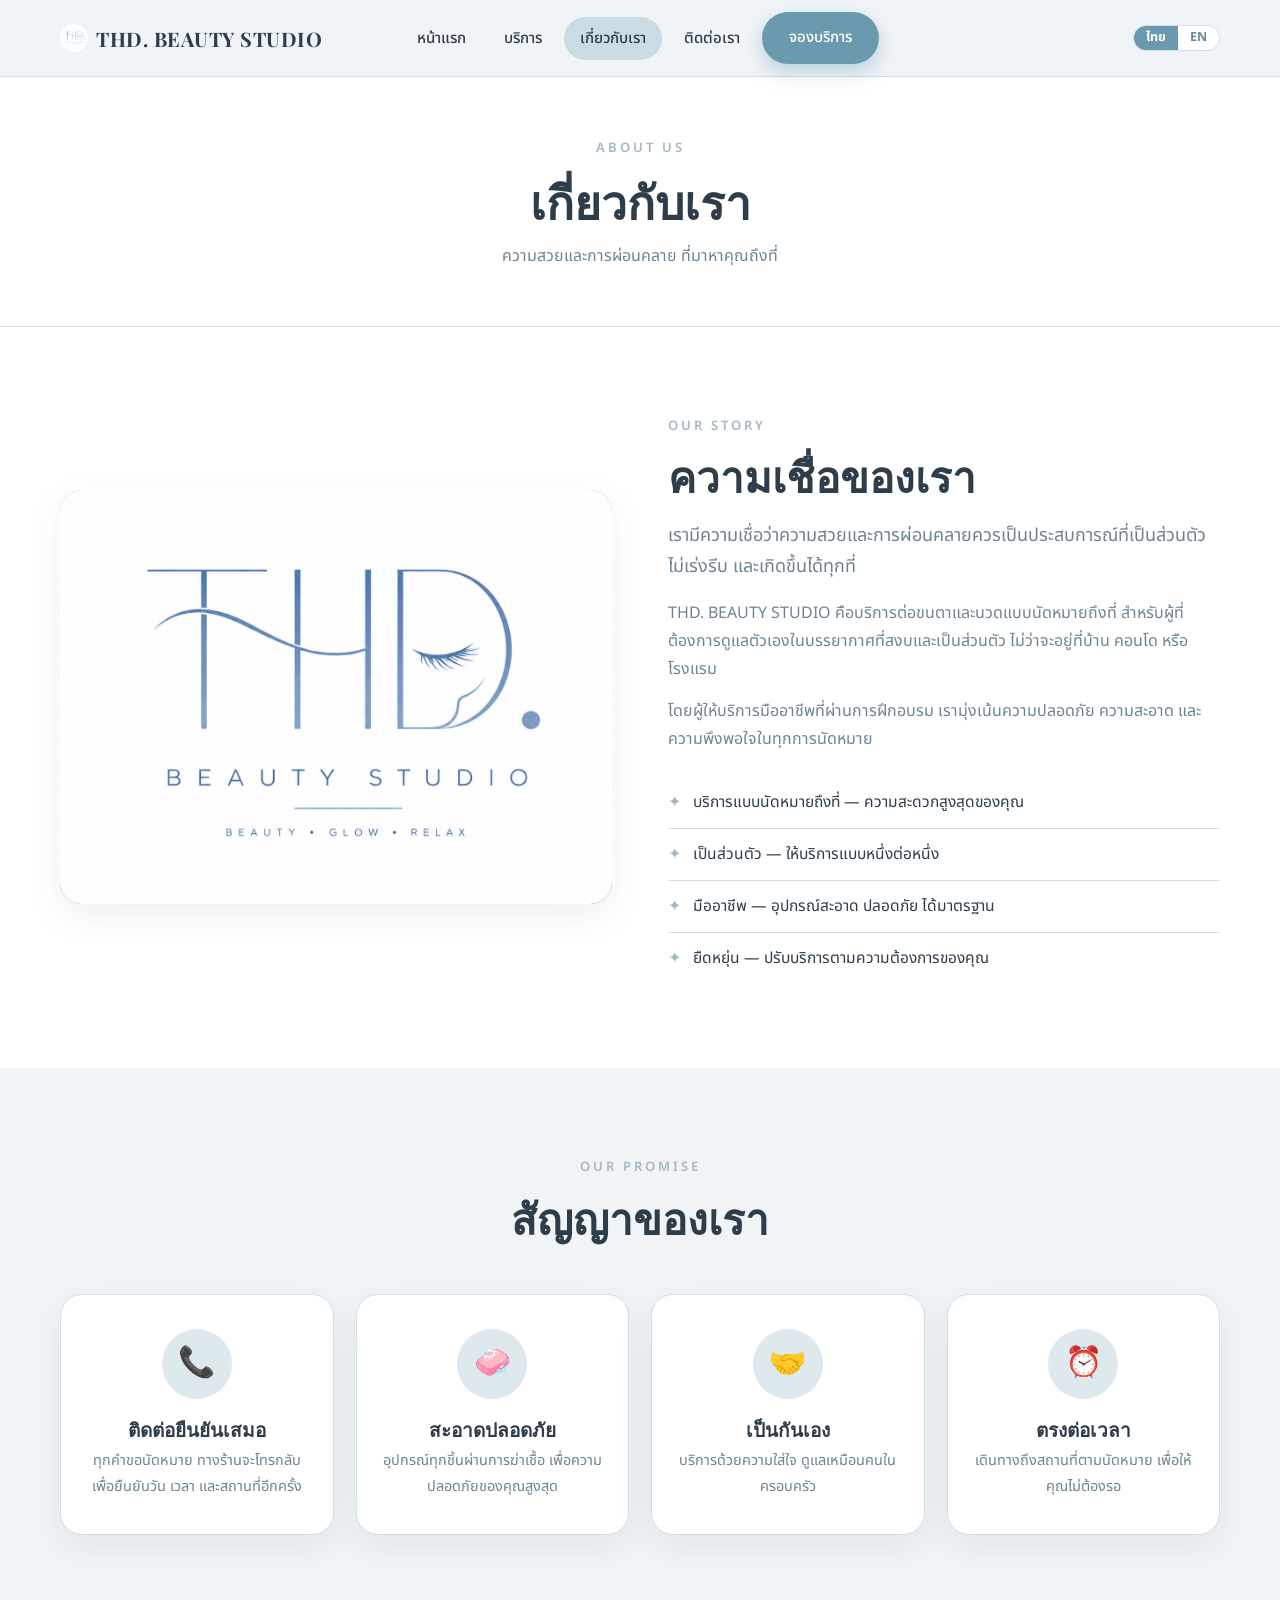
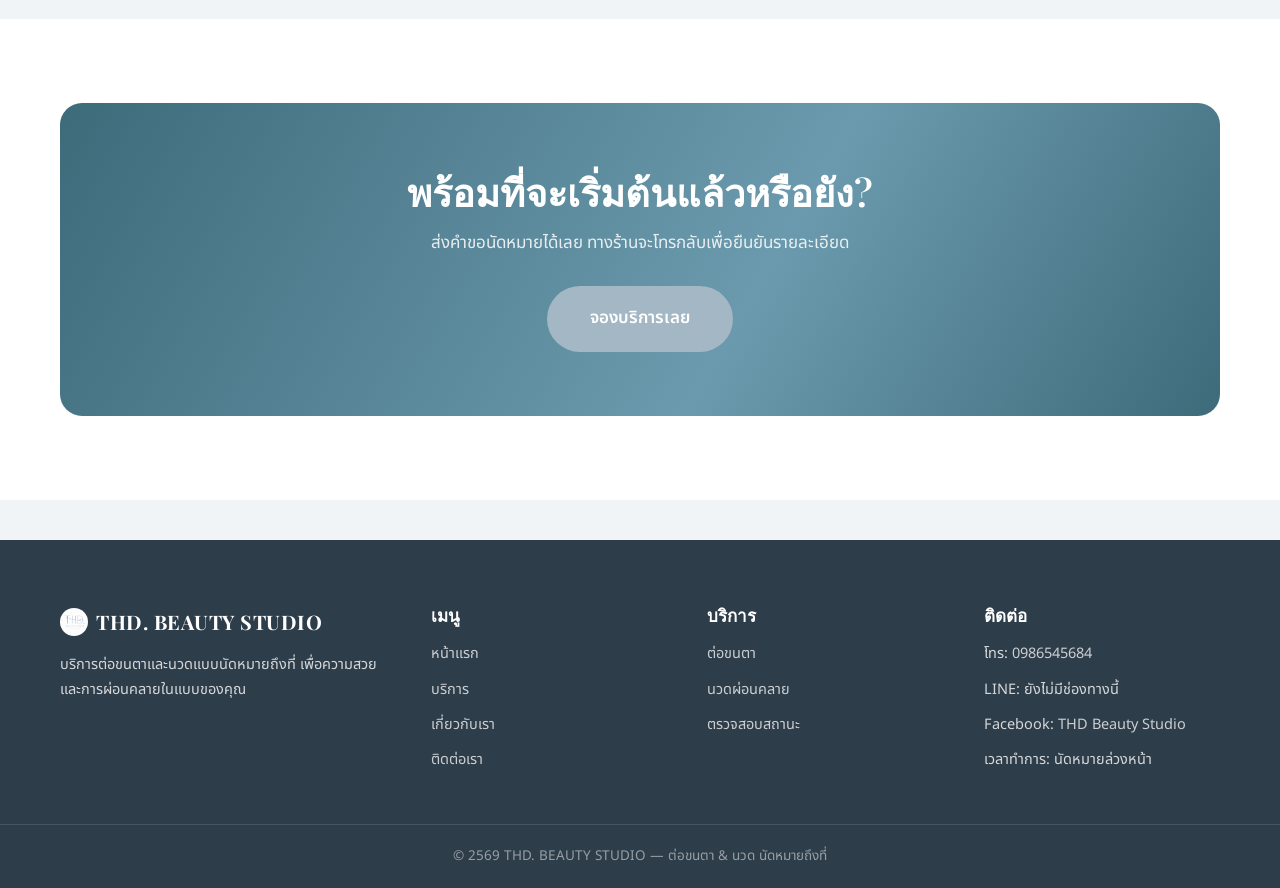
==== commit ebb7d5ad: "feat: i18n ไทย/อังกฤษ, แยกชีท products/orders, สั่งซื้อสินค้า, responsive" ====
--- a/about.html
+++ b/about.html
@@ -19,22 +19,25 @@
     <a href="index.html" class="logo"><img src="assets/img/logo.png" alt="" class="logo-img" width="28" height="28"><span>THD. BEAUTY STUDIO</span></a>
     <nav>
       <ul class="nav-links" id="navLinks">
-        <li><a href="index.html">Home</a></li>
-        <li><a href="services.html">Services</a></li>
-        <li><a href="about.html" class="active">About</a></li>
-        <li><a href="contact.html">Contact</a></li>
-        <li><a href="booking.html" class="btn btn-primary">จองบริการ</a></li>
+        <li><a href="index.html" data-i18n="nav.home">Home</a></li>
+        <li><a href="services.html" data-i18n="nav.menu">Our Menu</a></li>
+        <li><a href="about.html" class="active" data-i18n="nav.about">About</a></li>
+        <li><a href="contact.html" data-i18n="nav.contact">Contact</a></li>
+        <li><a href="booking.html" class="btn btn-primary" data-i18n="nav.book">จองบริการ</a></li>
       </ul>
     </nav>
-    <button class="nav-toggle" id="navToggle" aria-label="เมนู">☰</button>
+    <div class="nav-ctrls">
+      <button class="lang-switch" id="langToggle" aria-label="Switch language / สลับภาษา"><span class="ls-th">ไทย</span><span class="ls-en">EN</span></button>
+      <button class="nav-toggle" id="navToggle" aria-label="เมนู">☰</button>
+    </div>
   </div>
 </header>
 
 <section class="page-head">
   <div class="container">
     <span class="eyebrow">About Us</span>
-    <h1>เกี่ยวกับเรา</h1>
-    <p>ความสวยและการผ่อนคลาย ที่มาหาคุณถึงที่</p>
+    <h1 data-i18n="about.title">เกี่ยวกับเรา</h1>
+    <p data-i18n="about.sub">ความสวยและการผ่อนคลาย ที่มาหาคุณถึงที่</p>
   </div>
 </section>
 
@@ -43,15 +46,15 @@
     <div class="about-visual"><img src="assets/img/logo.png" alt="THD. BEAUTY STUDIO"></div>
     <div>
       <span class="eyebrow">Our Story</span>
-      <h2 class="section-title">ความเชื่อของเรา</h2>
-      <p class="lead" style="margin-bottom:16px;">เรามีความเชื่อว่าความสวยและการผ่อนคลายควรเป็นประสบการณ์ที่เป็นส่วนตัว ไม่เร่งรีบ และเกิดขึ้นได้ทุกที่</p>
-      <p style="color:var(--muted); margin-bottom:14px;">THD. BEAUTY STUDIO คือบริการต่อขนตาและนวดแบบนัดหมายถึงที่ สำหรับผู้ที่ต้องการดูแลตัวเองในบรรยากาศที่สงบและเป็นส่วนตัว ไม่ว่าจะอยู่ที่บ้าน คอนโด หรือโรงแรม</p>
-      <p style="color:var(--muted);">โดยผู้ให้บริการมืออาชีพที่ผ่านการฝึกอบรม เรามุ่งเน้นความปลอดภัย ความสะอาด และความพึงพอใจในทุกการนัดหมาย</p>
+      <h2 class="section-title" data-i18n="about.storyTitle">ความเชื่อของเรา</h2>
+      <p class="lead" style="margin-bottom:16px;" data-i18n="about.lead">เรามีความเชื่อว่าความสวยและการผ่อนคลายควรเป็นประสบการณ์ที่เป็นส่วนตัว ไม่เร่งรีบ และเกิดขึ้นได้ทุกที่</p>
+      <p style="color:var(--muted); margin-bottom:14px;" data-i18n="about.p1">THD. BEAUTY STUDIO คือบริการต่อขนตาและนวดแบบนัดหมายถึงที่ สำหรับผู้ที่ต้องการดูแลตัวเองในบรรยากาศที่สงบและเป็นส่วนตัว ไม่ว่าจะอยู่ที่บ้าน คอนโด หรือโรงแรม</p>
+      <p style="color:var(--muted);" data-i18n="about.p2">โดยผู้ให้บริการมืออาชีพที่ผ่านการฝึกอบรม เรามุ่งเน้นความปลอดภัย ความสะอาด และความพึงพอใจในทุกการนัดหมาย</p>
       <ul class="value-list">
-        <li><span class="icon">✦</span> บริการแบบนัดหมายถึงที่ — ความสะดวกสูงสุดของคุณ</li>
-        <li><span class="icon">✦</span> เป็นส่วนตัว — ให้บริการแบบหนึ่งต่อหนึ่ง</li>
-        <li><span class="icon">✦</span> มืออาชีพ — อุปกรณ์สะอาด ปลอดภัย ได้มาตรฐาน</li>
-        <li><span class="icon">✦</span> ยืดหยุ่น — ปรับบริการตามความต้องการของคุณ</li>
+        <li><span class="icon">✦</span> <span data-i18n="about.val1">บริการแบบนัดหมายถึงที่ — ความสะดวกสูงสุดของคุณ</span></li>
+        <li><span class="icon">✦</span> <span data-i18n="about.val2">เป็นส่วนตัว — ให้บริการแบบหนึ่งต่อหนึ่ง</span></li>
+        <li><span class="icon">✦</span> <span data-i18n="about.val3">มืออาชีพ — อุปกรณ์สะอาด ปลอดภัย ได้มาตรฐาน</span></li>
+        <li><span class="icon">✦</span> <span data-i18n="about.val4">ยืดหยุ่น — ปรับบริการตามความต้องการของคุณ</span></li>
       </ul>
     </div>
   </div>
@@ -61,28 +64,28 @@
   <div class="container">
     <div style="text-align:center;">
       <span class="eyebrow">Our Promise</span>
-      <h2 class="section-title">สัญญาของเรา</h2>
+      <h2 class="section-title" data-i18n="about.promiseTitle">สัญญาของเรา</h2>
     </div>
     <div class="features-grid">
       <div class="card feature">
         <div class="feature-icon">📞</div>
-        <h3>ติดต่อยืนยันเสมอ</h3>
-        <p>ทุกคำขอนัดหมาย ทางร้านจะโทรกลับเพื่อยืนยันวัน เวลา และสถานที่อีกครั้ง</p>
+        <h3 data-i18n="about.pr1Title">ติดต่อยืนยันเสมอ</h3>
+        <p data-i18n="about.pr1Desc">ทุกคำขอนัดหมาย ทางร้านจะโทรกลับเพื่อยืนยันวัน เวลา และสถานที่อีกครั้ง</p>
       </div>
       <div class="card feature">
         <div class="feature-icon">🧼</div>
-        <h3>สะอาดปลอดภัย</h3>
-        <p>อุปกรณ์ทุกชิ้นผ่านการฆ่าเชื้อ เพื่อความปลอดภัยของคุณสูงสุด</p>
+        <h3 data-i18n="about.pr2Title">สะอาดปลอดภัย</h3>
+        <p data-i18n="about.pr2Desc">อุปกรณ์ทุกชิ้นผ่านการฆ่าเชื้อ เพื่อความปลอดภัยของคุณสูงสุด</p>
       </div>
       <div class="card feature">
         <div class="feature-icon">🤝</div>
-        <h3>เป็นกันเอง</h3>
-        <p>บริการด้วยความใส่ใจ ดูแลเหมือนคนในครอบครัว</p>
+        <h3 data-i18n="about.pr3Title">เป็นกันเอง</h3>
+        <p data-i18n="about.pr3Desc">บริการด้วยความใส่ใจ ดูแลเหมือนคนในครอบครัว</p>
       </div>
       <div class="card feature">
         <div class="feature-icon">⏰</div>
-        <h3>ตรงต่อเวลา</h3>
-        <p>เดินทางถึงสถานที่ตามนัดหมาย เพื่อให้คุณไม่ต้องรอ</p>
+        <h3 data-i18n="about.pr4Title">ตรงต่อเวลา</h3>
+        <p data-i18n="about.pr4Desc">เดินทางถึงสถานที่ตามนัดหมาย เพื่อให้คุณไม่ต้องรอ</p>
       </div>
     </div>
   </div>
@@ -91,9 +94,9 @@
 <section class="section section--white">
   <div class="container">
     <div class="cta">
-      <h2>พร้อมที่จะเริ่มต้นแล้วหรือยัง?</h2>
-      <p>ส่งคำขอนัดหมายได้เลย ทางร้านจะโทรกลับเพื่อยืนยันรายละเอียด</p>
-      <a href="booking.html" class="btn btn-gold btn-lg">จองบริการเลย</a>
+      <h2 data-i18n="about.ctaTitle">พร้อมที่จะเริ่มต้นแล้วหรือยัง?</h2>
+      <p data-i18n="about.ctaText">ส่งคำขอนัดหมายได้เลย ทางร้านจะโทรกลับเพื่อยืนยันรายละเอียด</p>
+      <a href="booking.html" class="btn btn-gold btn-lg" data-i18n="cta.bookNow">จองบริการเลย</a>
     </div>
   </div>
 </section>
@@ -102,41 +105,42 @@
   <div class="container footer-grid">
     <div>
       <a href="index.html" class="logo"><img src="assets/img/logo.png" alt="" class="logo-img" width="28" height="28"><span>THD. BEAUTY STUDIO</span></a>
-      <p style="margin-top:14px; font-size:14.5px;">บริการต่อขนตาและนวดแบบนัดหมายถึงที่ เพื่อความสวยและการผ่อนคลายในแบบของคุณ</p>
+      <p style="margin-top:14px; font-size:14.5px;" data-i18n="footer.tagline">บริการต่อขนตาและนวดแบบนัดหมายถึงที่ เพื่อความสวยและการผ่อนคลายในแบบของคุณ</p>
     </div>
     <div>
-      <h4>เมนู</h4>
+      <h4 data-i18n="footer.menu">เมนู</h4>
       <ul>
-        <li><a href="index.html">Home</a></li>
-        <li><a href="services.html">Services</a></li>
-        <li><a href="about.html">About</a></li>
-        <li><a href="contact.html">Contact</a></li>
+        <li><a href="index.html" data-i18n="nav.home">Home</a></li>
+        <li><a href="services.html" data-i18n="nav.menu">Our Menu</a></li>
+        <li><a href="about.html" data-i18n="nav.about">About</a></li>
+        <li><a href="contact.html" data-i18n="nav.contact">Contact</a></li>
       </ul>
     </div>
     <div>
-      <h4>บริการ</h4>
+      <h4 data-i18n="footer.servicesHead">บริการ</h4>
       <ul>
-        <li><a href="services.html">ต่อขนตา</a></li>
-        <li><a href="services.html">นวดผ่อนคลาย</a></li>
-        <li><a href="status.html">ตรวจสอบสถานะ</a></li>
+        <li><a href="services.html" data-i18n="footer.lash">ต่อขนตา</a></li>
+        <li><a href="services.html" data-i18n="footer.massage">นวดผ่อนคลาย</a></li>
+        <li><a href="status.html" data-i18n="footer.checkStatus">ตรวจสอบสถานะ</a></li>
       </ul>
     </div>
     <div>
-      <h4>ติดต่อ</h4>
+      <h4 data-i18n="footer.contactHead">ติดต่อ</h4>
       <ul>
         <li>โทร: <a href="tel:0986545684">0986545684</a></li>
-        <li>LINE: ยังไม่มีช่องทางนี้</li>
+        <li data-i18n="footer.lineNA">LINE: ยังไม่มีช่องทางนี้</li>
         <li>Facebook: <a href="https://www.facebook.com/people/THD-Beauty-Studio/61593494246633/" target="_blank" rel="noopener">THD Beauty Studio</a></li>
-        <li>เวลาทำการ: นัดหมายล่วงหน้า</li>
+        <li data-i18n="footer.hours">เวลาทำการ: นัดหมายล่วงหน้า</li>
       </ul>
     </div>
   </div>
   <div class="footer-bottom">
-    <div class="container">© <span class="year"></span> THD. BEAUTY STUDIO — ต่อขนตา &amp; นวด นัดหมายถึงที่</div>
+    <div class="container">© <span class="year"></span> <span data-i18n="footer.copy">THD. BEAUTY STUDIO — ต่อขนตา &amp; นวด นัดหมายถึงที่</span></div>
   </div>
 </footer>
 
 <script src="js/config.js"></script>
+<script src="js/i18n.js"></script>
 <script src="js/main.js"></script>
 </body>
 </html>
--- a/css/style.css
+++ b/css/style.css
@@ -192,6 +192,47 @@
   border: none;
   font-size: 26px;
   color: var(--dark);
+}
+
+/* เลย์เอาต์ header: โลโก้ซ้าย | เมนูกลาง | ปุ่มขวา
+   (ให้ซ้าย/ขวามี flex:1 เท่ากัน เมนูตรงกลางจึงอยู่กึ่งกลางจริง) */
+.nav > .logo { flex: 1; }
+.nav > nav { flex: 0 0 auto; }
+
+/* กลุ่มปุ่มขวาสุด (สวิตช์ภาษา + เมนูมือถือ) */
+.nav-ctrls {
+  flex: 1;
+  display: flex;
+  align-items: center;
+  justify-content: flex-end;
+  gap: 10px;
+}
+
+/* สวิตช์สลับภาษา ไทย | EN */
+.lang-switch {
+  display: inline-flex;
+  align-items: center;
+  border: 1.5px solid var(--border);
+  border-radius: 40px;
+  background: var(--white);
+  overflow: hidden;
+  padding: 0;
+  font-family: var(--font-body);
+  font-size: 12.5px;
+  font-weight: 700;
+  line-height: 1;
+  transition: var(--transition);
+}
+.lang-switch:hover { border-color: var(--sage); }
+.lang-switch span {
+  padding: 6px 12px;
+  color: var(--muted);
+  transition: var(--transition);
+}
+.lang-switch[data-lang="th"] .ls-th,
+.lang-switch[data-lang="en"] .ls-en {
+  background: var(--sage);
+  color: #fff;
 }
 
 /* ---------- Hero ---------- */
@@ -790,6 +831,92 @@
 }
 
 
+/* ---------- จอมือถือเล็ก ---------- */
+@media (max-width: 480px) {
+  .container { width: 94%; }
+  .section { padding: 48px 0; }
+
+  /* การ์ดเป็นคอลัมน์เดียว กัน minmax(300px) ล้นจอแคบ */
+  .catalog-grid,
+  .service-cards,
+  .features-grid,
+  .steps { grid-template-columns: 1fr; }
+
+  /* ปุ่มนำทางฟอร์ม/hero ขึ้นบรรทัดเองได้ ไม่ล้น */
+  .form-nav { flex-wrap: wrap; }
+  .form-nav .btn { flex: 1 1 140px; }
+  .hero-actions { width: 100%; }
+  .hero-actions .btn { flex: 1 1 100%; }
+
+  .btn { padding: 14px 24px; }
+  .btn-lg { padding: 15px 28px; font-size: 16px; }
+
+  .page-head { padding: 40px 0; }
+  .booking-card { padding: 22px 16px; }
+  .modal-card { padding: 26px 18px; }
+
+  /* กล่อง QR ชำระเงิน: QR เต็มกว้าง จัดกลาง */
+  .pay-box { flex-direction: column; text-align: center; }
+  .pay-box #payQR { width: 200px; height: 200px; margin: 0 auto; }
+  .pay-info { min-width: 0; }
+
+  /* ตารางแอดมิน: ตัวอักษรเล็กลงนิด อ่านบนมือถือง่ายขึ้นตอนเลื่อนแนวนอน */
+  table.admin-table { font-size: 13px; }
+}
+
 @media (prefers-reduced-motion: reduce) {
   * { animation: none !important; transition: none !important; }
 }
+
+/* ---------- Service options (price tiers) ---------- */
+.option-row {
+  display: flex;
+  gap: 8px;
+  align-items: center;
+  margin-bottom: 8px;
+}
+.option-row input {
+  flex: 1;
+  padding: 10px 14px;
+  border: 1px solid var(--border);
+  border-radius: var(--radius-sm);
+  font-size: 14px;
+  font-family: var(--font-body);
+}
+.option-row input:first-child { max-width: 120px; }
+.option-row .btn-remove-option {
+  background: none;
+  border: none;
+  color: #b34040;
+  font-size: 18px;
+  padding: 4px 8px;
+  cursor: pointer;
+  border-radius: 6px;
+  transition: background 0.2s;
+}
+.option-row .btn-remove-option:hover { background: #fde8e8; }
+
+/* ---------- Payment QR box (หน้าสั่งซื้อสินค้า) ---------- */
+.pay-box {
+  display: flex;
+  gap: 22px;
+  align-items: center;
+  flex-wrap: wrap;
+  border: 1.5px solid var(--border);
+  border-radius: var(--radius-sm);
+  padding: 20px;
+  background: var(--cream);
+}
+.pay-box #payQR {
+  width: 180px;
+  height: 180px;
+  object-fit: contain;
+  background: #fff;
+  border-radius: 10px;
+  border: 1px solid var(--border);
+  flex-shrink: 0;
+}
+.pay-info { flex: 1; min-width: 200px; }
+.pay-name { font-family: var(--font-head); font-size: 18px; font-weight: 700; color: var(--dark); }
+.pay-amount { margin-top: 6px; color: var(--muted); font-size: 15px; }
+.pay-amount strong { font-family: var(--font-head); font-size: 20px; color: var(--gold); }
